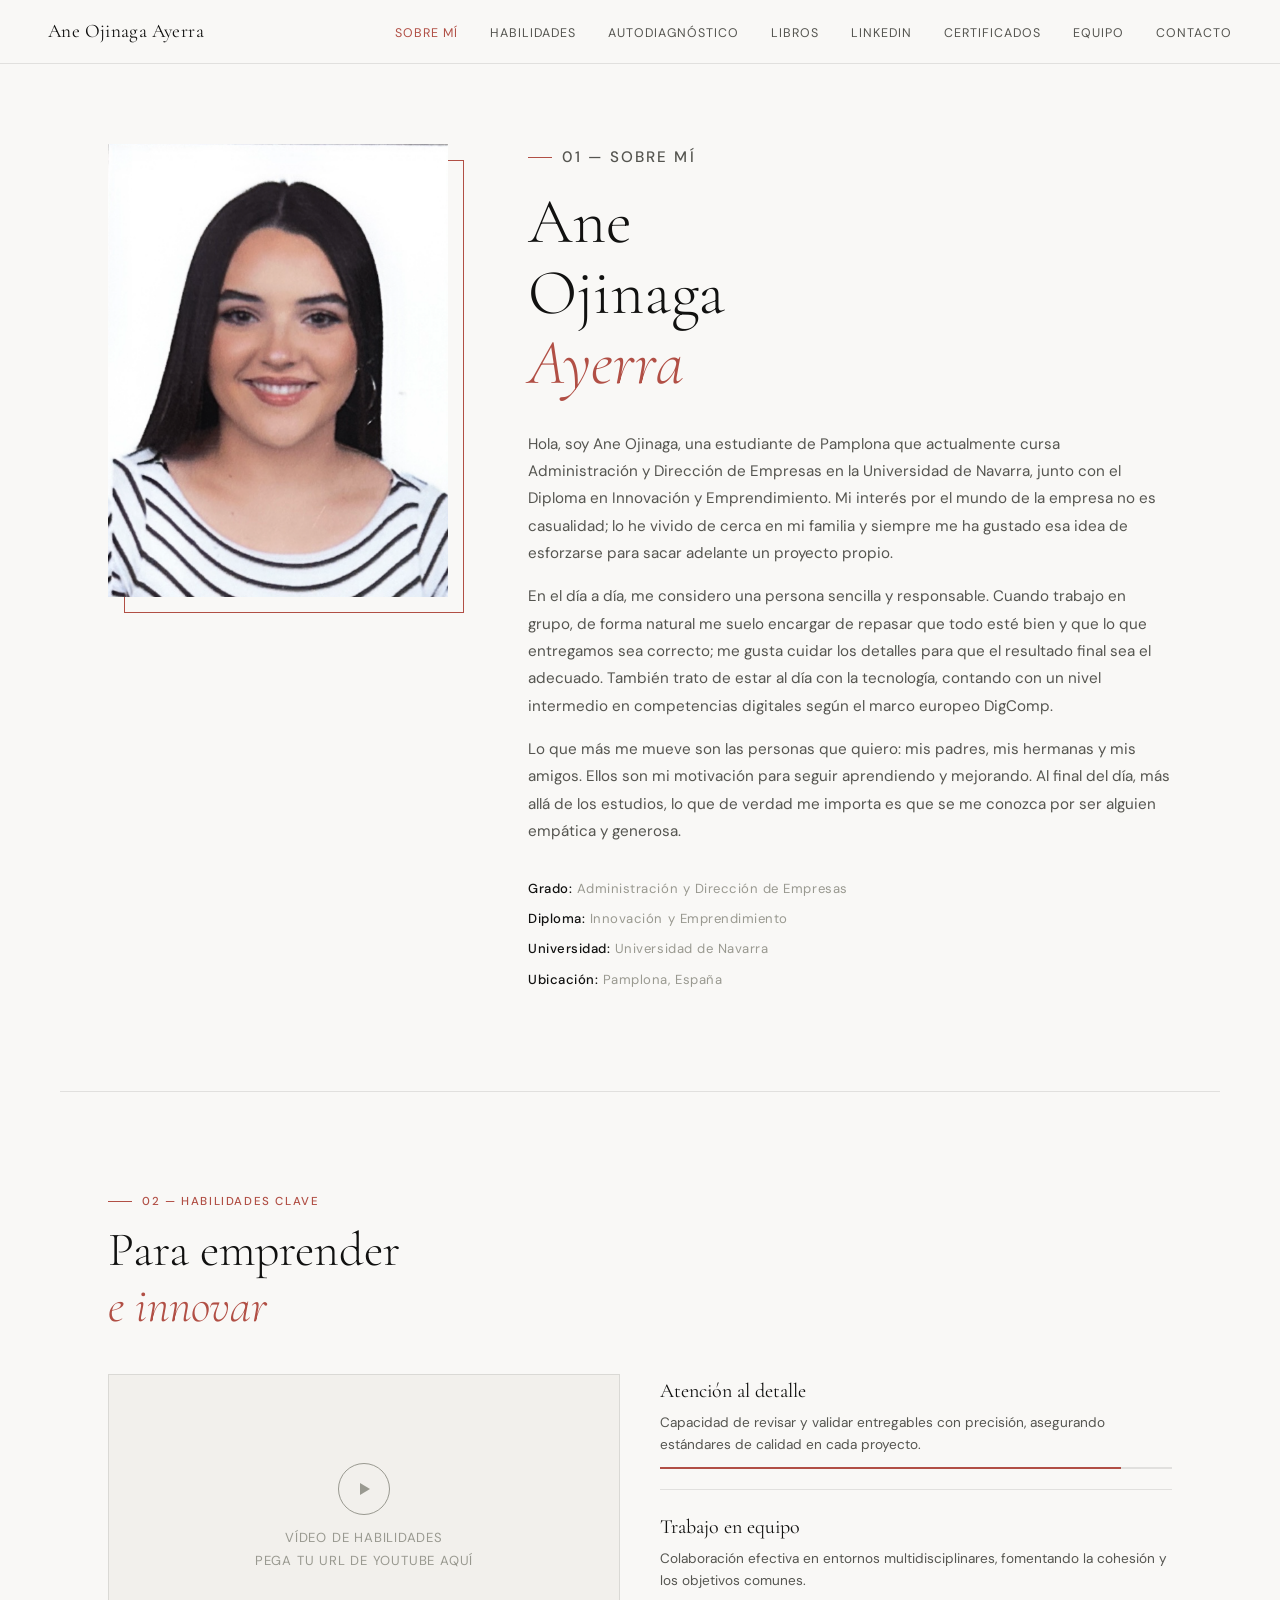
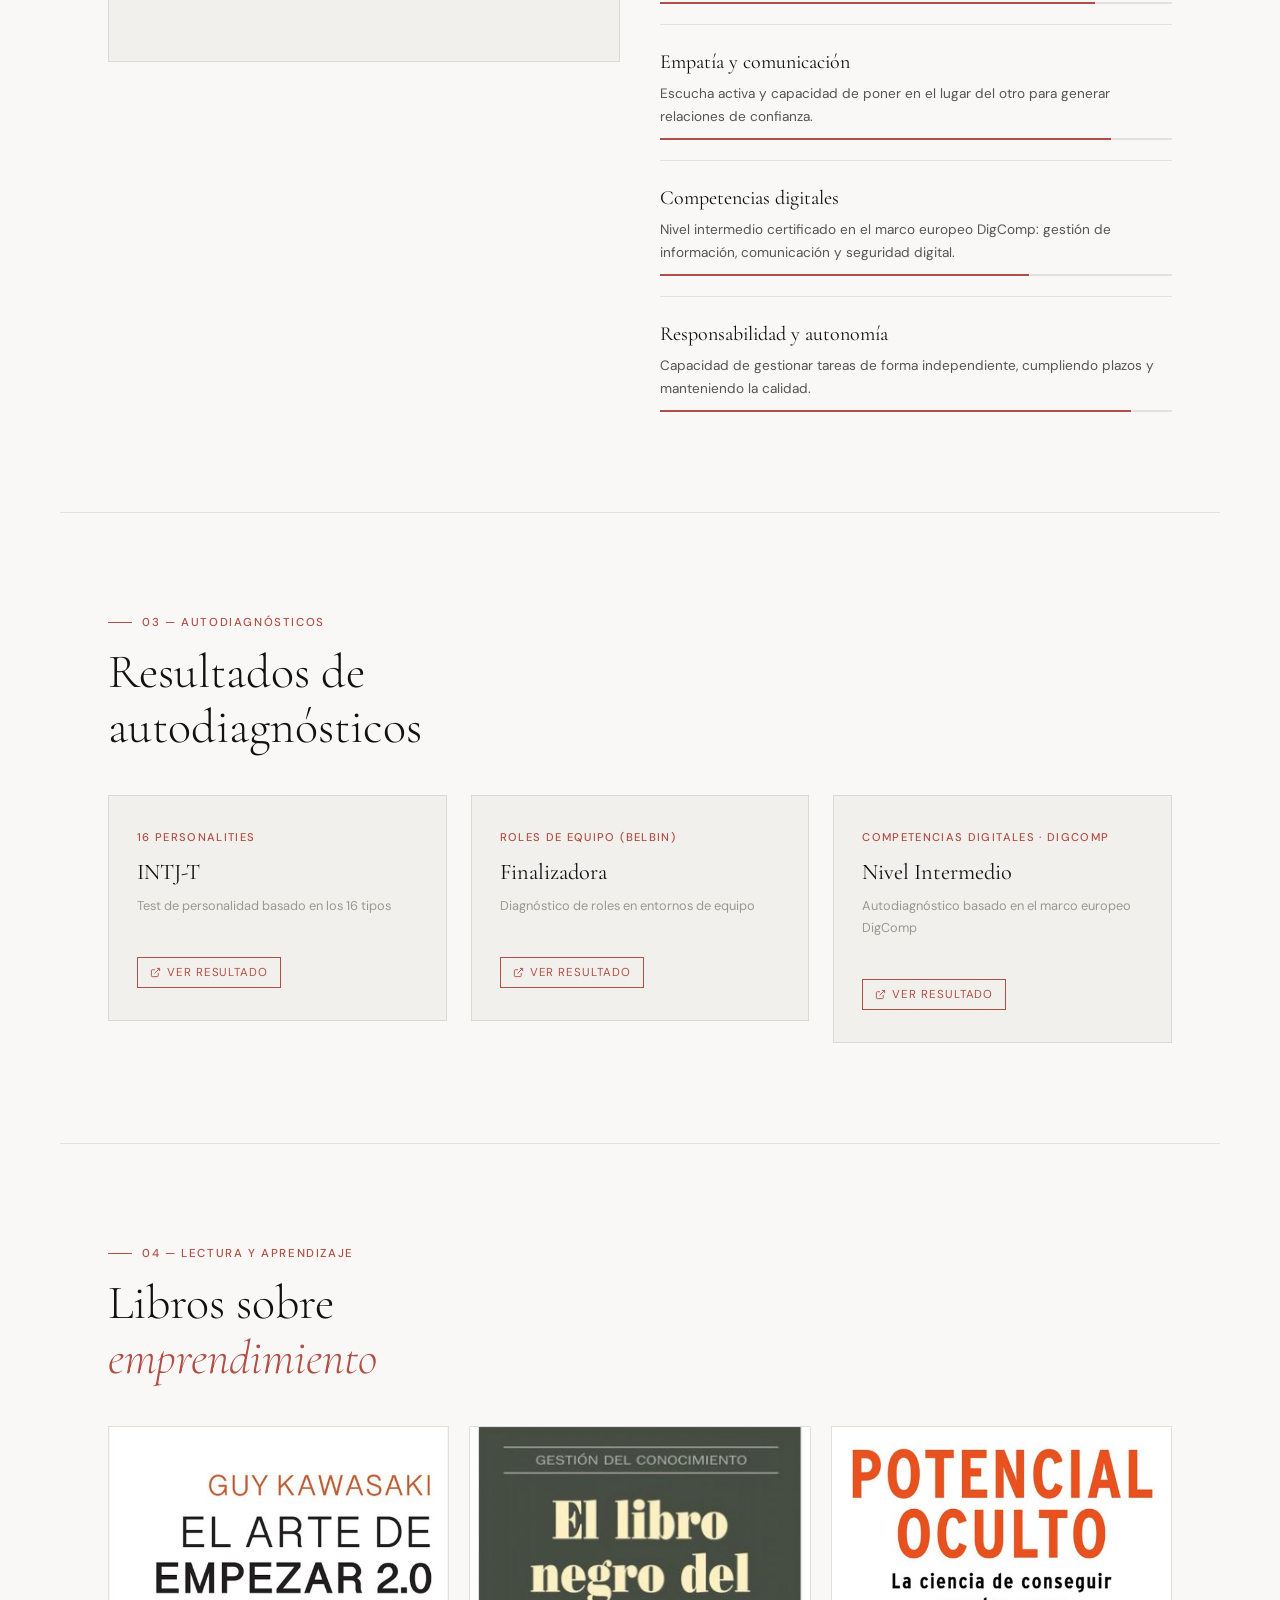
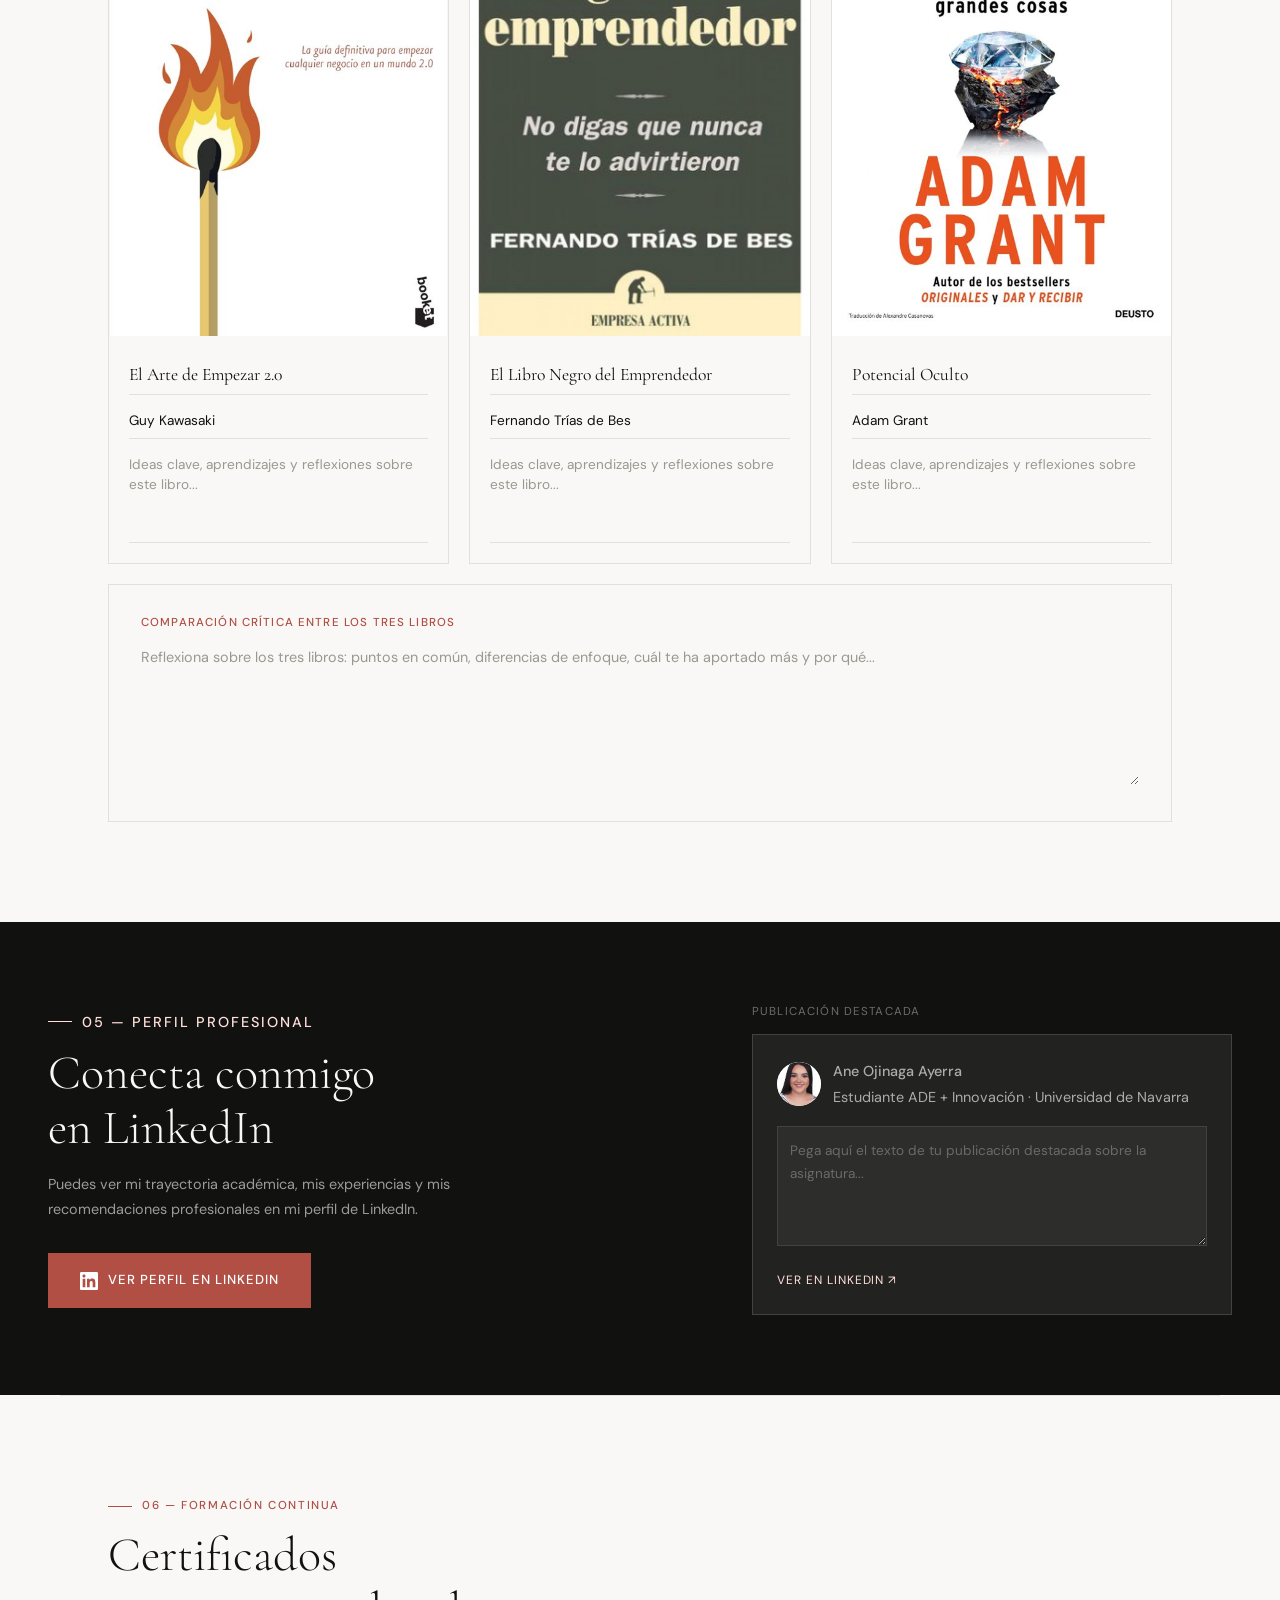
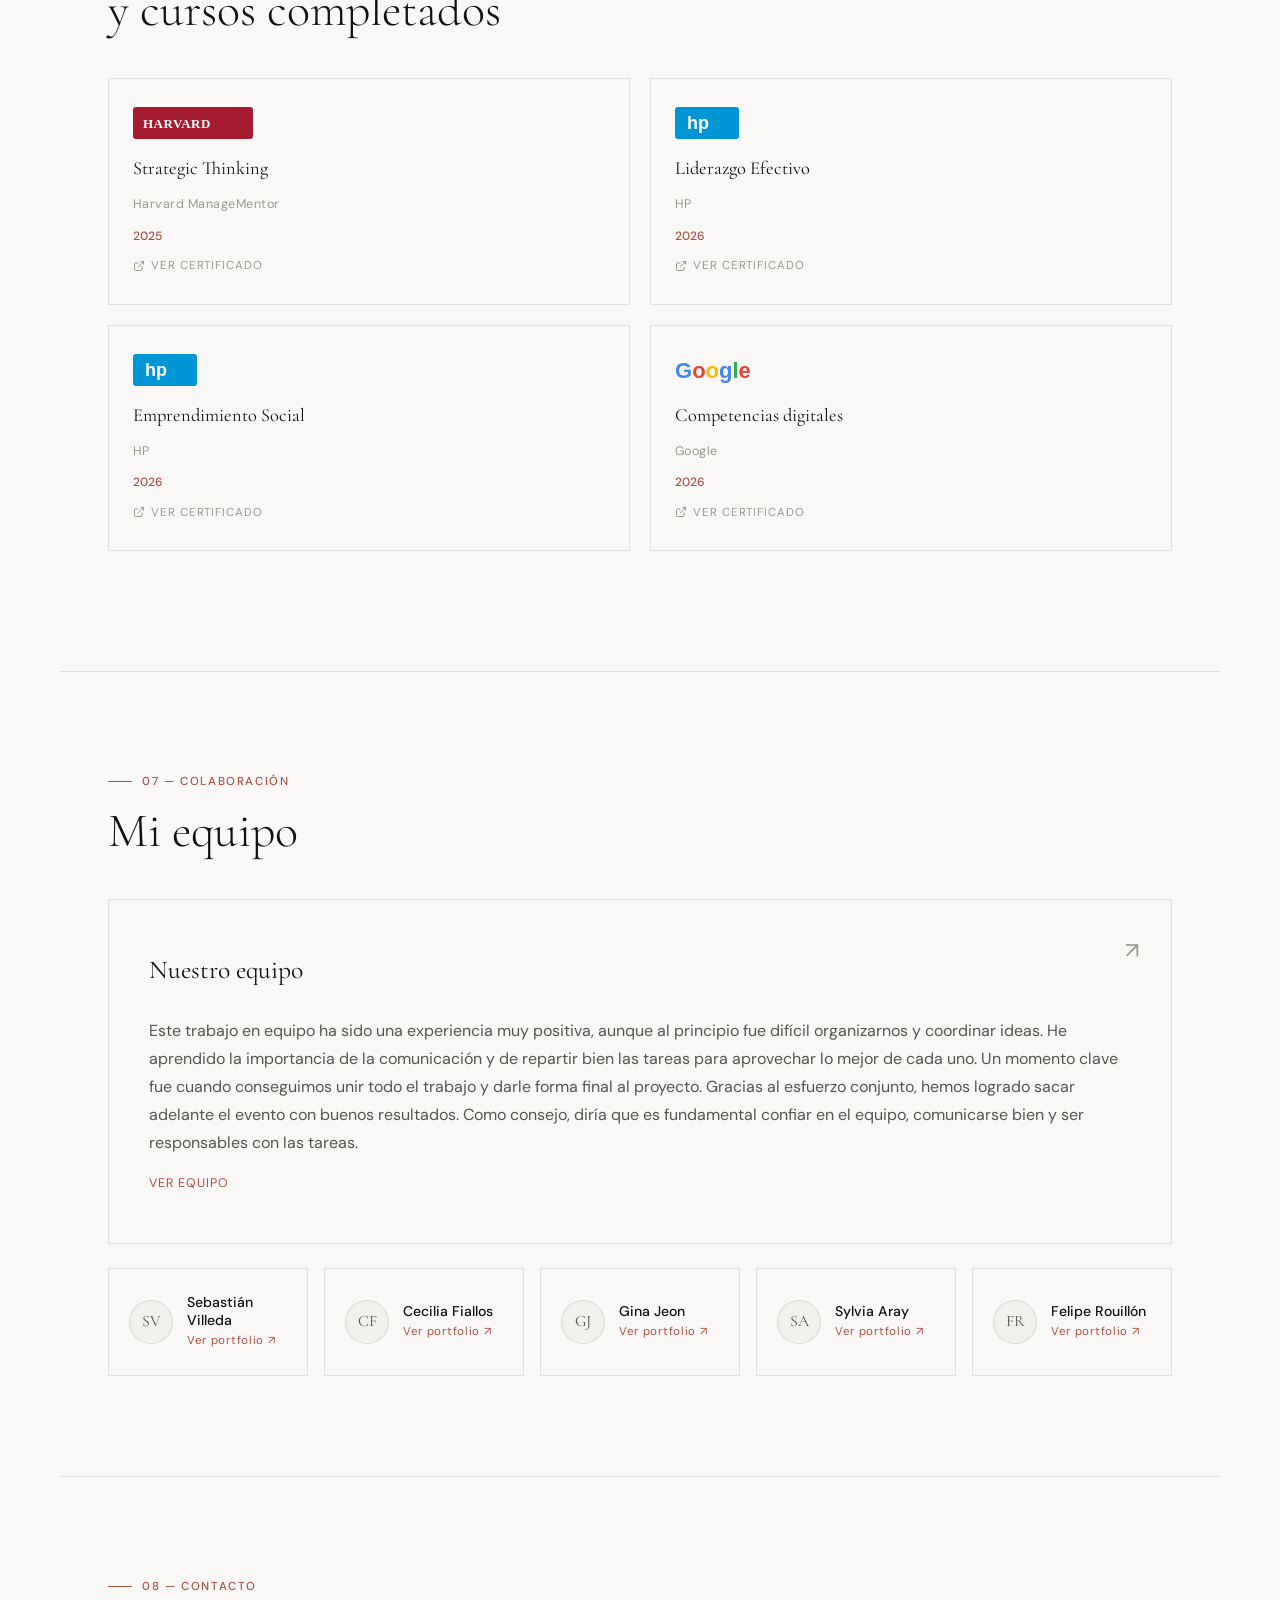
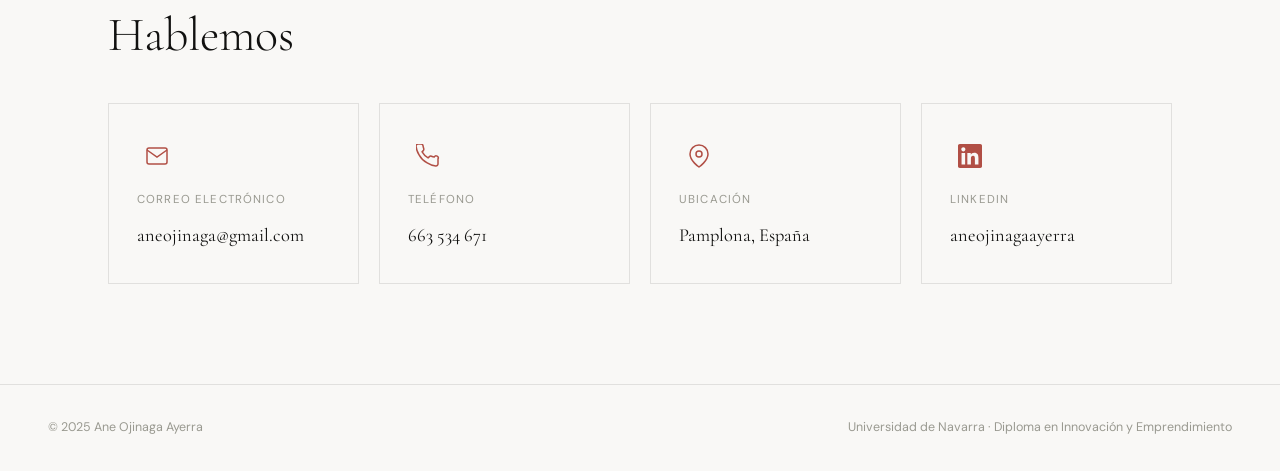
==== Index.html @ 61bd514a "Index" ====
<!DOCTYPE html>
<html lang="es">
<head>
  <meta charset="UTF-8" />
  <meta name="viewport" content="width=device-width, initial-scale=1.0" />
  <title>Ane Ojinaga Ayerra — Portfolio</title>
  <link rel="preconnect" href="https://fonts.googleapis.com" />
  <link rel="preconnect" href="https://fonts.gstatic.com" crossorigin />
  <link href="https://fonts.googleapis.com/css2?family=Cormorant+Garamond:ital,wght@0,300;0,400;0,600;1,300;1,400&family=DM+Sans:wght@300;400;500&display=swap" rel="stylesheet" />
  <style>
    :root {
      --bg:       #F9F8F6;
      --bg2:      #F2F0EC;
      --ink:      #111110;
      --ink-mid:  #555550;
      --ink-soft: #999990;
      --accent:   oklch(0.55 0.13 28);
      --accent-light: oklch(0.93 0.04 28);
      --border:   rgba(17,17,16,0.10);
      --font-display: 'Cormorant Garamond', Georgia, serif;
      --font-body:    'DM Sans', sans-serif;
      --nav-h: 64px;
    }

    *, *::before, *::after { box-sizing: border-box; margin: 0; padding: 0; }

    html { scroll-behavior: smooth; }

    body {
      background: var(--bg);
      color: var(--ink);
      font-family: var(--font-body);
      font-size: 16px;
      line-height: 1.7;
      -webkit-font-smoothing: antialiased;
    }

    /* ── NAV ── */
    nav {
      position: fixed;
      top: 0; left: 0; right: 0;
      height: var(--nav-h);
      background: rgba(249,248,246,0.92);
      backdrop-filter: blur(12px);
      border-bottom: 1px solid var(--border);
      display: flex;
      align-items: center;
      justify-content: space-between;
      padding: 0 48px;
      z-index: 100;
    }
    .nav-logo {
      font-family: var(--font-display);
      font-size: 1.2rem;
      font-weight: 400;
      letter-spacing: 0.02em;
      text-decoration: none;
      color: var(--ink);
    }
    .nav-links {
      display: flex;
      gap: 32px;
      list-style: none;
    }
    .nav-links a {
      font-size: 0.78rem;
      letter-spacing: 0.08em;
      text-transform: uppercase;
      color: var(--ink-mid);
      text-decoration: none;
      transition: color 0.2s;
    }
    .nav-links a:hover { color: var(--accent); }

    /* ── SECTIONS ── */
    section {
      padding: 100px 48px;
      max-width: 1160px;
      margin: 0 auto;
    }
    section:first-of-type { padding-top: calc(var(--nav-h) + 80px); }

    .section-label {
      font-size: 0.72rem;
      letter-spacing: 0.14em;
      text-transform: uppercase;
      color: var(--accent);
      font-weight: 500;
      margin-bottom: 12px;
      display: flex;
      align-items: center;
      gap: 10px;
    }
    .section-label::before {
      content: '';
      display: block;
      width: 24px;
      height: 1px;
      background: var(--accent);
    }

    h2 {
      font-family: var(--font-display);
      font-size: clamp(2rem, 4vw, 3rem);
      font-weight: 300;
      line-height: 1.15;
      margin-bottom: 40px;
    }
    h3 {
      font-family: var(--font-display);
      font-size: 1.5rem;
      font-weight: 400;
      margin-bottom: 10px;
    }

    /* ── DIVIDER ── */
    .section-divider {
      width: 100%;
      height: 1px;
      background: var(--border);
      max-width: 1160px;
      margin: 0 auto;
    }

    /* ── 01 SOBRE MÍ ── */
    #sobre-mi .inner {
      display: grid;
      grid-template-columns: 340px 1fr;
      gap: 80px;
      align-items: start;
    }
    .photo-wrap {
      position: relative;
    }
    .photo-wrap img {
      width: 100%;
      aspect-ratio: 3/4;
      object-fit: cover;
      object-position: top;
      display: block;
      filter: grayscale(8%);
    }
    .photo-wrap::after {
      content: '';
      position: absolute;
      bottom: -16px;
      right: -16px;
      width: 100%;
      height: 100%;
      border: 1.5px solid var(--accent);
      z-index: -1;
    }
    .about-text .headline {
      font-family: var(--font-display);
      font-size: clamp(2.8rem, 5vw, 4.2rem);
      font-weight: 300;
      line-height: 1.1;
      margin-bottom: 32px;
    }
    .about-text .headline em {
      font-style: italic;
      color: var(--accent);
    }
    .about-text p {
      color: var(--ink-mid);
      font-size: 0.95rem;
      line-height: 1.8;
      margin-bottom: 16px;
      text-wrap: pretty;
    }
    .about-meta {
      margin-top: 32px;
      display: flex;
      flex-direction: column;
      gap: 8px;
    }
    .about-meta span {
      font-size: 0.82rem;
      color: var(--ink-soft);
      letter-spacing: 0.04em;
    }
    .about-meta strong { color: var(--ink); font-weight: 500; }

    /* ── 02 HABILIDADES ── */
    #habilidades { background: none; }
    #habilidades .grid2 {
      display: grid;
      grid-template-columns: 1fr 1fr;
      gap: 40px;
      align-items: start;
    }
    .video-box {
      background: var(--bg2);
      border: 1px solid var(--border);
      aspect-ratio: 16/9;
      display: flex;
      flex-direction: column;
      align-items: center;
      justify-content: center;
      gap: 12px;
      color: var(--ink-soft);
      font-size: 0.82rem;
      letter-spacing: 0.06em;
      text-transform: uppercase;
      position: relative;
      overflow: hidden;
    }
    .video-box iframe {
      position: absolute;
      inset: 0;
      width: 100%;
      height: 100%;
      border: none;
    }
    .video-box .play-icon {
      width: 52px;
      height: 52px;
      border: 1.5px solid var(--ink-soft);
      border-radius: 50%;
      display: flex;
      align-items: center;
      justify-content: center;
    }
    .video-placeholder-label { text-align: center; padding: 0 24px; }

    .skills-list {
      display: flex;
      flex-direction: column;
      gap: 20px;
    }
    .skill-item {
      padding-bottom: 20px;
      border-bottom: 1px solid var(--border);
    }
    .skill-item:last-child { border-bottom: none; padding-bottom: 0; }
    .skill-name {
      font-family: var(--font-display);
      font-size: 1.25rem;
      font-weight: 400;
      margin-bottom: 4px;
    }
    .skill-desc {
      font-size: 0.85rem;
      color: var(--ink-mid);
      line-height: 1.65;
    }
    .skill-bar-wrap {
      margin-top: 10px;
      height: 2px;
      background: var(--border);
      width: 100%;
    }
    .skill-bar {
      height: 100%;
      background: var(--accent);
      transition: width 1.2s cubic-bezier(0.16,1,0.3,1);
    }

    /* ── 03 AUTODIAGNÓSTICOS ── */
    #autodiag { background: none; }
    .diag-grid {
      display: grid;
      grid-template-columns: repeat(3, 1fr);
      gap: 24px;
      align-items: start;
    }
    .diag-card {
      background: var(--bg2);
      border: 1px solid var(--border);
      padding: 32px 28px;
      position: relative;
    }
    .diag-card-title {
      font-size: 0.7rem;
      letter-spacing: 0.12em;
      text-transform: uppercase;
      color: var(--accent);
      font-weight: 500;
      margin-bottom: 6px;
    }
    .diag-card h3 { font-family: var(--font-display); font-size: 1.4rem; font-weight: 400; margin-bottom: 4px; }
    .diag-card .diag-sub { font-size: 0.8rem; color: var(--ink-soft); margin-bottom: 20px; }
    /* MBTI bars */
    .mbti-bars { display: flex; flex-direction: column; gap: 14px; }
    .mbti-row { display: flex; flex-direction: column; gap: 5px; }
    .mbti-labels { display: flex; justify-content: space-between; font-size: 0.72rem; color: var(--ink-soft); }
    .mbti-track { height: 4px; background: var(--border); position: relative; }
    .mbti-fill { height: 100%; background: var(--accent); transition: width 1.2s cubic-bezier(0.16,1,0.3,1); }
    .mbti-pct { font-size: 0.75rem; font-weight: 500; color: var(--accent); text-align: right; }
    /* Roles image */
    .diag-img { width: 100%; display: block; border: 1px solid var(--border); }
    /* DigComp levels */
    .digcomp-areas { display: flex; flex-direction: column; gap: 12px; margin-top: 4px; }
    .digcomp-row { display: flex; flex-direction: column; gap: 4px; }
    .digcomp-label { font-size: 0.78rem; color: var(--ink-mid); display: flex; justify-content: space-between; }
    .digcomp-track { height: 4px; background: var(--border); }
    .digcomp-fill { height: 100%; transition: width 1.2s cubic-bezier(0.16,1,0.3,1); }
    .diag-link { display: inline-flex; align-items: center; gap: 6px; margin-top: 20px; font-size: 0.72rem; letter-spacing: 0.08em; text-transform: uppercase; color: var(--accent); text-decoration: none; border: 1px solid var(--accent); padding: 5px 12px; transition: background 0.2s, color 0.2s; }
    .diag-link:hover { background: var(--accent); color: #fff; }
    .diag-link svg { width: 11px; height: 11px; stroke: currentColor; fill: none; stroke-width: 2; }

    /* ── 04 LIBROS ── */
    .books-grid {
      display: grid;
      grid-template-columns: repeat(3, 1fr);
      gap: 20px;
      margin-bottom: 20px;
    }
    .book-card {
      border: 1px solid var(--border);
      background: var(--bg);
      display: flex;
      flex-direction: column;
      overflow: hidden;
    }
    .book-cover-wrap {
      position: relative;
      aspect-ratio: 2/3;
      background: var(--bg2);
      overflow: hidden;
      cursor: pointer;
    }
    .book-cover-wrap img {
      width: 100%; height: 100%; object-fit: cover;
      display: block;
    }
    .book-cover-placeholder {
      width: 100%; height: 100%;
      display: flex; flex-direction: column;
      align-items: center; justify-content: center;
      gap: 8px; color: var(--ink-soft);
      font-size: 0.72rem; letter-spacing: 0.08em;
      text-transform: uppercase; text-align: center;
      padding: 16px;
    }
    .book-cover-placeholder svg { width: 28px; height: 28px; stroke: var(--ink-soft); fill: none; stroke-width: 1.5; }
    .book-cover-upload {
      position: absolute; inset: 0;
      opacity: 0; cursor: pointer;
      width: 100%; height: 100%;
    }
    .book-cover-overlay {
      position: absolute; inset: 0;
      background: rgba(17,17,16,0.5);
      display: flex; align-items: center; justify-content: center;
      opacity: 0; transition: opacity 0.2s;
      color: #fff; font-size: 0.72rem; letter-spacing: 0.08em;
      text-transform: uppercase;
    }
    .book-cover-wrap:hover .book-cover-overlay { opacity: 1; }
    .book-fields {
      padding: 20px;
      display: flex;
      flex-direction: column;
      gap: 10px;
      flex: 1;
    }
    .book-field {
      width: 100%;
      background: none;
      border: none;
      border-bottom: 1px solid var(--border);
      font-family: var(--font-body);
      font-size: 0.85rem;
      color: var(--ink);
      padding: 6px 0;
      outline: none;
      resize: none;
      line-height: 1.5;
    }
    .book-field::placeholder { color: var(--ink-soft); }
    .book-field:focus { border-bottom-color: var(--accent); }
    .book-field.title {
      font-family: var(--font-display);
      font-size: 1.1rem;
      font-weight: 400;
    }
    .book-comparison {
      border: 1px solid var(--border);
      background: var(--bg);
      padding: 28px 32px;
    }
    .book-comparison-label {
      font-size: 0.72rem;
      letter-spacing: 0.1em;
      text-transform: uppercase;
      color: var(--accent);
      margin-bottom: 12px;
      font-weight: 500;
    }
    .book-comparison textarea {
      width: 100%;
      min-height: 140px;
      background: none;
      border: none;
      font-family: var(--font-body);
      font-size: 0.9rem;
      color: var(--ink);
      line-height: 1.75;
      outline: none;
      resize: vertical;
    }
    .book-comparison textarea::placeholder { color: var(--ink-soft); }
    @media (max-width: 860px) { .books-grid { grid-template-columns: 1fr; } }

    .li-post-wrap { flex: 1; min-width: 300px; max-width: 480px; }
    .li-post-card {
      background: rgba(249,248,246,0.07);
      border: 1px solid rgba(249,248,246,0.15);
      padding: 24px;
      display: flex;
      flex-direction: column;
      gap: 16px;
    }
    .li-post-header { display: flex; align-items: center; gap: 12px; }
    .li-avatar {
      width: 44px; height: 44px;
      border-radius: 50%;
      background: var(--bg2);
      overflow: hidden;
      flex-shrink: 0;
    }
    .li-post-name { font-size: 0.88rem; font-weight: 500; color: #F9F8F6; }
    .li-post-meta { font-size: 0.75rem; color: rgba(249,248,246,0.45); margin-top: 2px; }
    .li-post-text {
      width: 100%;
      min-height: 120px;
      background: rgba(249,248,246,0.05);
      border: 1px solid rgba(249,248,246,0.1);
      color: rgba(249,248,246,0.8);
      font-family: var(--font-body);
      font-size: 0.85rem;
      line-height: 1.7;
      padding: 12px;
      outline: none;
      resize: vertical;
    }
    .li-post-text::placeholder { color: rgba(249,248,246,0.3); }
    .li-post-text:focus { border-color: var(--accent); }
    .li-post-link {
      font-size: 0.75rem;
      letter-spacing: 0.08em;
      text-transform: uppercase;
      color: var(--accent-light);
      text-decoration: none;
      align-self: flex-start;
    }
    .li-post-link:hover { text-decoration: underline; }
    @media (max-width: 860px) { .li-post-wrap { max-width: 100%; } }

    /* ── LINKEDIN ── */
    #linkedin-sec {
      background: var(--ink);
      color: var(--bg);
      max-width: 100%;
      padding: 80px 48px;
    }
    #linkedin-sec .inner {
      max-width: 1160px;
      margin: 0 auto;
      display: flex;
      align-items: center;
      justify-content: space-between;
      gap: 48px;
    }
    #linkedin-sec .section-label { color: var(--accent-light); }
    #linkedin-sec .section-label::before { background: var(--accent-light); }
    #linkedin-sec h2 { color: var(--bg); margin-bottom: 16px; }
    #linkedin-sec p { color: rgba(249,248,246,0.65); font-size: 0.9rem; max-width: 480px; }
    .linkedin-btn {
      display: inline-flex;
      align-items: center;
      gap: 10px;
      background: var(--accent);
      color: #fff;
      text-decoration: none;
      padding: 16px 32px;
      font-size: 0.82rem;
      letter-spacing: 0.08em;
      text-transform: uppercase;
      font-weight: 500;
      white-space: nowrap;
      transition: opacity 0.2s;
    }
    .linkedin-btn:hover { opacity: 0.85; }
    .li-icon { width: 18px; height: 18px; fill: #fff; flex-shrink: 0; }

    /* ── 06 CERTIFICADOS ── */
    #certs .cert-grid {
      display: grid;
      grid-template-columns: repeat(2, 1fr);
      gap: 20px;
    }
    .cert-card {
      border: 1px solid var(--border);
      padding: 28px 24px;
      display: flex;
      flex-direction: column;
      gap: 10px;
      transition: border-color 0.2s, box-shadow 0.2s;
      text-decoration: none;
      color: var(--ink);
      background: var(--bg);
    }
    .cert-card:hover {
      border-color: var(--accent);
      box-shadow: 0 4px 24px rgba(0,0,0,0.06);
    }
    .cert-logo {
      height: 32px;
      display: flex;
      align-items: center;
      margin-bottom: 4px;
    }
    .cert-logo svg { height: 100%; width: auto; display: block; }
    .cert-name { font-family: var(--font-display); font-size: 1.15rem; font-weight: 400; }
    .cert-org { font-size: 0.78rem; color: var(--ink-soft); letter-spacing: 0.04em; }
    .cert-year { font-size: 0.75rem; color: var(--accent); font-weight: 500; }
    .cert-link-label {
      margin-top: auto;
      font-size: 0.72rem;
      letter-spacing: 0.08em;
      text-transform: uppercase;
      color: var(--ink-soft);
      display: flex;
      align-items: center;
      gap: 6px;
    }
    .cert-link-label svg { width: 12px; height: 12px; stroke: currentColor; fill: none; stroke-width: 2; }
    .cert-card:hover .cert-link-label { color: var(--accent); }

    /* ── 07 EQUIPO ── */
    #equipo .team-cta {
      display: flex;
      flex-direction: column;
      gap: 16px;
    }
    .team-card {
      border: 1px solid var(--border);
      padding: 48px 40px;
      display: flex;
      flex-direction: column;
      gap: 16px;
      text-decoration: none;
      color: var(--ink);
      transition: border-color 0.25s, background 0.25s;
      position: relative;
    }
    .team-card:hover { border-color: var(--accent); background: var(--bg2); }
    .team-card .arrow {
      position: absolute;
      top: 32px; right: 32px;
      font-size: 1.4rem;
      color: var(--ink-soft);
      transition: transform 0.25s, color 0.25s;
    }
    .team-card:hover .arrow { transform: translate(4px,-4px); color: var(--accent); }
    .team-card h3 { font-size: 1.6rem; }
    .team-card p { font-size: 1rem; color: var(--ink-mid); max-width: 100%; line-height: 1.75; }

    .teammates-grid {
      display: grid;
      grid-template-columns: repeat(5, 1fr);
      gap: 16px;
      margin-top: 8px;
    }
    .teammate-card {
      border: 1px solid var(--border);
      padding: 24px 20px;
      display: flex;
      align-items: center;
      gap: 14px;
      text-decoration: none;
      color: var(--ink);
      background: var(--bg);
      transition: border-color 0.2s, background 0.2s;
    }
    .teammate-card:hover { border-color: var(--accent); background: var(--accent-light); }
    .teammate-initials {
      width: 44px;
      height: 44px;
      border-radius: 50%;
      background: var(--bg2);
      border: 1px solid var(--border);
      display: flex;
      align-items: center;
      justify-content: center;
      font-family: var(--font-display);
      font-size: 1rem;
      color: var(--ink-mid);
      flex-shrink: 0;
      transition: background 0.2s, color 0.2s;
    }
    .teammate-card:hover .teammate-initials { background: var(--accent); color: #fff; border-color: var(--accent); }
    .teammate-name { font-size: 0.88rem; font-weight: 500; line-height: 1.3; }
    .teammate-link-label { font-size: 0.72rem; color: var(--accent); letter-spacing: 0.06em; margin-top: 2px; }
    @media (max-width: 1000px) { .teammates-grid { grid-template-columns: repeat(3, 1fr); } }
    @media (max-width: 600px) { .teammates-grid { grid-template-columns: 1fr 1fr; } }

    /* ── CONTACTO ── */
    #contacto .contact-grid {
      display: grid;
      grid-template-columns: repeat(4, 1fr);
      gap: 20px;
    }
    .contact-card {
      border: 1px solid var(--border);
      padding: 32px 28px;
      display: flex;
      flex-direction: column;
      gap: 10px;
      text-decoration: none;
      color: var(--ink);
      background: var(--bg);
      transition: border-color 0.2s, box-shadow 0.2s, background 0.2s;
    }
    .contact-card.no-link { cursor: default; }
    .contact-card:not(.no-link):hover {
      border-color: var(--accent);
      background: var(--accent-light);
      box-shadow: 0 4px 24px rgba(0,0,0,0.06);
    }
    .contact-icon {
      width: 40px;
      height: 40px;
      display: flex;
      align-items: center;
      justify-content: center;
      margin-bottom: 4px;
    }
    .contact-icon svg { width: 24px; height: 24px; }
    .contact-label {
      font-size: 0.72rem;
      letter-spacing: 0.1em;
      text-transform: uppercase;
      color: var(--ink-soft);
    }
    .contact-value {
      font-family: var(--font-display);
      font-size: 1.15rem;
      font-weight: 400;
      color: var(--ink);
    }
    @media (max-width: 860px) {
      #contacto .contact-grid { grid-template-columns: 1fr 1fr; }
    }
    @media (max-width: 480px) {
      #contacto .contact-grid { grid-template-columns: 1fr; }
    }

    /* ── FOOTER ── */
    footer {
      border-top: 1px solid var(--border);
      padding: 32px 48px;
      display: flex;
      align-items: center;
      justify-content: space-between;
      font-size: 0.78rem;
      color: var(--ink-soft);
    }

    /* ── FADE IN ── */
    .fade-in {
      opacity: 0;
      transform: translateY(20px);
      transition: opacity 0.7s ease, transform 0.7s ease;
    }
    .fade-in.visible { opacity: 1; transform: none; }

    /* ── RESPONSIVE ── */
    @media (max-width: 860px) {
      nav { padding: 0 24px; }
      .nav-links { display: none; }
      section { padding: 60px 24px; }
      #sobre-mi .inner { grid-template-columns: 1fr; gap: 40px; }
      .photo-wrap { max-width: 260px; }
      #habilidades .grid2 { grid-template-columns: 1fr; }
      .diag-grid { grid-template-columns: 1fr; }
      #certs .cert-grid { grid-template-columns: 1fr 1fr; }
      #equipo .team-cta { grid-template-columns: 1fr; }
      #linkedin-sec .inner { flex-direction: column; align-items: flex-start; }
      footer { flex-direction: column; gap: 8px; text-align: center; }
    }
  </style>
</head>
<body>

  <!-- NAV -->
  <nav>
    <a class="nav-logo" href="#">Ane Ojinaga Ayerra</a>
    <ul class="nav-links">
      <li><a href="#sobre-mi">Sobre mí</a></li>
      <li><a href="#habilidades">Habilidades</a></li>
      <li><a href="#autodiag">Autodiagnóstico</a></li>
      <li><a href="#libros">Libros</a></li>
      <li><a href="#linkedin-sec">LinkedIn</a></li>
      <li><a href="#certs">Certificados</a></li>
      <li><a href="#equipo">Equipo</a></li>
      <li><a href="#contacto">Contacto</a></li>
    </ul>
  </nav>

  <!-- 01 SOBRE MÍ -->
  <section id="sobre-mi">
    <div class="inner">
      <div class="photo-wrap fade-in">
        <img src="uploads/photo-1777053685414.jpg" alt="Ane Ojinaga Ayerra" />
      </div>
      <div class="about-text fade-in">
        <p class="section-label">01 &mdash; Sobre mí</p>
        <h1 class="headline">Ane<br>Ojinaga<br><em>Ayerra</em></h1>
        <p>Hola, soy Ane Ojinaga, una estudiante de Pamplona que actualmente cursa Administración y Dirección de Empresas en la Universidad de Navarra, junto con el Diploma en Innovación y Emprendimiento. Mi interés por el mundo de la empresa no es casualidad; lo he vivido de cerca en mi familia y siempre me ha gustado esa idea de esforzarse para sacar adelante un proyecto propio.</p>
        <p>En el día a día, me considero una persona sencilla y responsable. Cuando trabajo en grupo, de forma natural me suelo encargar de repasar que todo esté bien y que lo que entregamos sea correcto; me gusta cuidar los detalles para que el resultado final sea el adecuado. También trato de estar al día con la tecnología, contando con un nivel intermedio en competencias digitales según el marco europeo DigComp.</p>
        <p>Lo que más me mueve son las personas que quiero: mis padres, mis hermanas y mis amigos. Ellos son mi motivación para seguir aprendiendo y mejorando. Al final del día, más allá de los estudios, lo que de verdad me importa es que se me conozca por ser alguien empática y generosa.</p>
        <div class="about-meta">
          <span><strong>Grado:</strong> Administración y Dirección de Empresas</span>
          <span><strong>Diploma:</strong> Innovación y Emprendimiento</span>
          <span><strong>Universidad:</strong> Universidad de Navarra</span>
          <span><strong>Ubicación:</strong> Pamplona, España</span>
        </div>
      </div>
    </div>
  </section>

  <div class="section-divider"></div>

  <!-- 02 HABILIDADES -->
  <section id="habilidades">
    <p class="section-label fade-in">02 &mdash; Habilidades clave</p>
    <h2 class="fade-in">Para emprender<br><em style="font-style:italic;color:var(--accent)">e innovar</em></h2>
    <div class="grid2 fade-in">

      <!-- VIDEO -->
      <div>
        <div class="video-box" id="video-habilidades">
          <!-- Reemplaza el src con tu URL de YouTube embed cuando lo tengas -->
          <!-- <iframe src="https://www.youtube.com/embed/VIDEO_ID" allowfullscreen></iframe> -->
          <div class="play-icon">
            <svg width="16" height="16" viewBox="0 0 16 16" fill="var(--ink-soft)"><polygon points="4,2 14,8 4,14"/></svg>
          </div>
          <span class="video-placeholder-label">Vídeo de habilidades<br>Pega tu URL de YouTube aquí</span>
        </div>
      </div>

      <!-- SKILLS LIST -->
      <div class="skills-list">
        <div class="skill-item">
          <p class="skill-name">Atención al detalle</p>
          <p class="skill-desc">Capacidad de revisar y validar entregables con precisión, asegurando estándares de calidad en cada proyecto.</p>
          <div class="skill-bar-wrap"><div class="skill-bar" style="width:90%"></div></div>
        </div>
        <div class="skill-item">
          <p class="skill-name">Trabajo en equipo</p>
          <p class="skill-desc">Colaboración efectiva en entornos multidisciplinares, fomentando la cohesión y los objetivos comunes.</p>
          <div class="skill-bar-wrap"><div class="skill-bar" style="width:85%"></div></div>
        </div>
        <div class="skill-item">
          <p class="skill-name">Empatía y comunicación</p>
          <p class="skill-desc">Escucha activa y capacidad de poner en el lugar del otro para generar relaciones de confianza.</p>
          <div class="skill-bar-wrap"><div class="skill-bar" style="width:88%"></div></div>
        </div>
        <div class="skill-item">
          <p class="skill-name">Competencias digitales</p>
          <p class="skill-desc">Nivel intermedio certificado en el marco europeo DigComp: gestión de información, comunicación y seguridad digital.</p>
          <div class="skill-bar-wrap"><div class="skill-bar" style="width:72%"></div></div>
        </div>
        <div class="skill-item">
          <p class="skill-name">Responsabilidad y autonomía</p>
          <p class="skill-desc">Capacidad de gestionar tareas de forma independiente, cumpliendo plazos y manteniendo la calidad.</p>
          <div class="skill-bar-wrap"><div class="skill-bar" style="width:92%"></div></div>
        </div>
      </div>
    </div>
  </section>

  <div class="section-divider"></div>

  <!-- 03 AUTODIAGNÓSTICOS -->
  <section id="autodiag">
    <p class="section-label fade-in">03 &mdash; Autodiagnósticos</p>
    <h2 class="fade-in">Resultados de<br>autodiagnósticos</h2>
    <div class="diag-grid fade-in">

      <div class="diag-card">
        <p class="diag-card-title">16 Personalities</p>
        <h3>INTJ-T</h3>
        <p class="diag-sub">Test de personalidad basado en los 16 tipos</p>
        <a class="diag-link" href="uploads/16 personalidades2026-04-23 a las 18.19.55.png" target="_blank">
          <svg viewBox="0 0 24 24"><path d="M18 13v6a2 2 0 01-2 2H5a2 2 0 01-2-2V8a2 2 0 012-2h6"/><polyline points="15 3 21 3 21 9"/><line x1="10" y1="14" x2="21" y2="3"/></svg>
          Ver resultado
        </a>
      </div>

      <div class="diag-card">
        <p class="diag-card-title">Roles de equipo (Belbin)</p>
        <h3>Finalizadora</h3>
        <p class="diag-sub">Diagnóstico de roles en entornos de equipo</p>
        <a class="diag-link" href="uploads/Roles.png" target="_blank">
          <svg viewBox="0 0 24 24"><path d="M18 13v6a2 2 0 01-2 2H5a2 2 0 01-2-2V8a2 2 0 012-2h6"/><polyline points="15 3 21 3 21 9"/><line x1="10" y1="14" x2="21" y2="3"/></svg>
          Ver resultado
        </a>
      </div>

      <div class="diag-card">
        <p class="diag-card-title">Competencias Digitales · DigComp</p>
        <h3>Nivel Intermedio</h3>
        <p class="diag-sub">Autodiagnóstico basado en el marco europeo DigComp</p>
        <a class="diag-link" href="uploads/CompetenciasDigitales.pdf" target="_blank">
          <svg viewBox="0 0 24 24"><path d="M18 13v6a2 2 0 01-2 2H5a2 2 0 01-2-2V8a2 2 0 012-2h6"/><polyline points="15 3 21 3 21 9"/><line x1="10" y1="14" x2="21" y2="3"/></svg>
          Ver resultado
        </a>
      </div>

    </div>
  </section>
</p>
  </section>

  <div class="section-divider"></div>

  <!-- 04 LIBROS -->
  <section id="libros">
    <p class="section-label fade-in">04 &mdash; Lectura y aprendizaje</p>
    <h2 class="fade-in">Libros sobre<br><em style="font-style:italic;color:var(--accent)">emprendimiento</em></h2>

    <div class="books-grid fade-in">

      <!-- LIBRO 1 -->
      <div class="book-card">
        <div class="book-cover-wrap" id="cover-wrap-1">
          <div class="book-cover-placeholder" id="cover-placeholder-1" style="display:none;"></div>
          <img id="cover-img-1" alt="El Arte de Empezar 2.0" src="uploads/ElArte de Empezar.webp" style="width:100%;height:100%;object-fit:cover;display:block;" />
          <div class="book-cover-overlay">Cambiar imagen</div>
          <input type="file" accept="image/*" class="book-cover-upload" data-target="1" />
        </div>
        <div class="book-fields">
          <input class="book-field title" type="text" placeholder="Título del libro" value="El Arte de Empezar 2.0" />
          <input class="book-field" type="text" placeholder="Autor/a" value="Guy Kawasaki" />
          <textarea class="book-field" rows="4" placeholder="Ideas clave, aprendizajes y reflexiones sobre este libro..."></textarea>
        </div>
      </div>

      <!-- LIBRO 2 -->
      <div class="book-card">
        <div class="book-cover-wrap" id="cover-wrap-2">
          <div class="book-cover-placeholder" id="cover-placeholder-2" style="display:none;"></div>
          <img id="cover-img-2" alt="El Libro Negro del Emprendedor" src="uploads/ElLibroNegroDelEmprendedor.jpg" style="width:100%;height:100%;object-fit:cover;display:block;" />
          <div class="book-cover-overlay">Cambiar imagen</div>
          <input type="file" accept="image/*" class="book-cover-upload" data-target="2" />
        </div>
        <div class="book-fields">
          <input class="book-field title" type="text" placeholder="Título del libro" value="El Libro Negro del Emprendedor" />
          <input class="book-field" type="text" placeholder="Autor/a" value="Fernando Trías de Bes" />
          <textarea class="book-field" rows="4" placeholder="Ideas clave, aprendizajes y reflexiones sobre este libro..."></textarea>
        </div>
      </div>

      <!-- LIBRO 3 -->
      <div class="book-card">
        <div class="book-cover-wrap" id="cover-wrap-3">
          <div class="book-cover-placeholder" id="cover-placeholder-3" style="display:none;"></div>
          <img id="cover-img-3" alt="Potencial Oculto" src="uploads/PotencialOculto.webp" style="width:100%;height:100%;object-fit:cover;display:block;" />
          <div class="book-cover-overlay">Cambiar imagen</div>
          <input type="file" accept="image/*" class="book-cover-upload" data-target="3" />
        </div>
        <div class="book-fields">
          <input class="book-field title" type="text" placeholder="Título del libro" value="Potencial Oculto" />
          <input class="book-field" type="text" placeholder="Autor/a" value="Adam Grant" />
          <textarea class="book-field" rows="4" placeholder="Ideas clave, aprendizajes y reflexiones sobre este libro..."></textarea>
        </div>
      </div>

    </div>

    <!-- COMPARACION CRITICA -->
    <div class="book-comparison fade-in">
      <p class="book-comparison-label">Comparación crítica entre los tres libros</p>
      <textarea placeholder="Reflexiona sobre los tres libros: puntos en común, diferencias de enfoque, cuál te ha aportado más y por qué..."></textarea>
    </div>
  </section>

  <!-- 05 LINKEDIN -->
  <section id="linkedin-sec" style="padding:0;max-width:100%;">
    <div class="inner" style="max-width:100%;padding:80px 48px;">
      <div>
        <p class="section-label" style="color:var(--accent-light);--accent:var(--accent-light);">05 &mdash; Perfil profesional</p>
        <h2 style="font-family:var(--font-display);font-size:clamp(2rem,4vw,3rem);font-weight:300;color:#F9F8F6;margin-bottom:16px;">Conecta conmigo<br>en LinkedIn</h2>
        <p style="color:rgba(249,248,246,0.6);font-size:0.9rem;max-width:460px;margin-bottom:32px;">Puedes ver mi trayectoria académica, mis experiencias y mis recomendaciones profesionales en mi perfil de LinkedIn.</p>
        <a class="linkedin-btn" href="https://www.linkedin.com/in/aneojinagaayerra/" target="_blank" rel="noopener">
          <svg class="li-icon" viewBox="0 0 24 24" xmlns="http://www.w3.org/2000/svg"><path d="M20.447 20.452h-3.554v-5.569c0-1.328-.027-3.037-1.852-3.037-1.853 0-2.136 1.445-2.136 2.939v5.667H9.351V9h3.414v1.561h.046c.477-.9 1.637-1.85 3.37-1.85 3.601 0 4.267 2.37 4.267 5.455v6.286zM5.337 7.433c-1.144 0-2.063-.926-2.063-2.065 0-1.138.92-2.063 2.063-2.063 1.14 0 2.064.925 2.064 2.063 0 1.139-.925 2.065-2.064 2.065zm1.782 13.019H3.555V9h3.564v11.452zM22.225 0H1.771C.792 0 0 .774 0 1.729v20.542C0 23.227.792 24 1.771 24h20.451C23.2 24 24 23.227 24 22.271V1.729C24 .774 23.2 0 22.222 0h.003z"/></svg>
          Ver perfil en LinkedIn
        </a>
      </div>

      <!-- PUBLICACION DESTACADA -->
      <div class="li-post-wrap">
        <p style="font-size:0.72rem;letter-spacing:0.1em;text-transform:uppercase;color:rgba(249,248,246,0.4);margin-bottom:12px;">Publicación destacada</p>
        <div class="li-post-card">
          <div class="li-post-header">
            <div class="li-avatar">
              <img src="uploads/photo-1777053685414.jpg" alt="Ane" style="width:100%;height:100%;object-fit:cover;border-radius:50%;" />
            </div>
            <div>
              <p class="li-post-name">Ane Ojinaga Ayerra</p>
              <p class="li-post-meta">Estudiante ADE + Innovación &middot; Universidad de Navarra</p>
            </div>
          </div>
          <div class="li-post-body">
            <textarea class="li-post-text" placeholder="Pega aquí el texto de tu publicación destacada sobre la asignatura..."></textarea>
          </div>
          <a href="https://www.linkedin.com/in/aneojinagaayerra/" target="_blank" rel="noopener" class="li-post-link">Ver en LinkedIn ↗</a>
        </div>
      </div>
    </div>
  </section>

  <div class="section-divider"></div>

  <!-- 06 CERTIFICADOS -->
  <section id="certs">
    <p class="section-label fade-in">06 &mdash; Formación continua</p>
    <h2 class="fade-in">Certificados<br>y cursos completados</h2>
    <div class="cert-grid fade-in">

      <!-- Strategic Thinking — Harvard -->
      <a class="cert-card" href="uploads/strategic_thinking PBA.pdf" target="_blank">
        <div class="cert-logo">
          <svg viewBox="0 0 120 32" xmlns="http://www.w3.org/2000/svg">
            <rect width="120" height="32" rx="3" fill="#A51C30"/>
            <text x="10" y="21" font-family="Georgia, serif" font-size="13" font-weight="700" fill="#fff" letter-spacing="0.5">HARVARD</text>
          </svg>
        </div>
        <p class="cert-name">Strategic Thinking</p>
        <p class="cert-org">Harvard ManageMentor</p>
        <p class="cert-year">2025</p>
        <p class="cert-link-label">
          <svg viewBox="0 0 24 24"><path d="M18 13v6a2 2 0 01-2 2H5a2 2 0 01-2-2V8a2 2 0 012-2h6"/><polyline points="15 3 21 3 21 9"/><line x1="10" y1="14" x2="21" y2="3"/></svg>
          Ver certificado
        </p>
      </a>

      <!-- Liderazgo Efectivo — HP -->
      <a class="cert-card" href="uploads/Liderazgo Efectivo (1).pdf" target="_blank">
        <div class="cert-logo">
          <svg viewBox="0 0 64 32" xmlns="http://www.w3.org/2000/svg">
            <rect width="64" height="32" rx="3" fill="#0096D6"/>
            <text x="12" y="22" font-family="Arial, sans-serif" font-size="18" font-weight="700" fill="#fff">hp</text>
          </svg>
        </div>
        <p class="cert-name">Liderazgo Efectivo</p>
        <p class="cert-org">HP</p>
        <p class="cert-year">2026</p>
        <p class="cert-link-label">
          <svg viewBox="0 0 24 24"><path d="M18 13v6a2 2 0 01-2 2H5a2 2 0 01-2-2V8a2 2 0 012-2h6"/><polyline points="15 3 21 3 21 9"/><line x1="10" y1="14" x2="21" y2="3"/></svg>
          Ver certificado
        </p>
      </a>

      <!-- Emprendimiento Social — HP -->
      <a class="cert-card" href="uploads/Emprendimiento Social (3).pdf" target="_blank">
        <div class="cert-logo">
          <svg viewBox="0 0 64 32" xmlns="http://www.w3.org/2000/svg">
            <rect width="64" height="32" rx="3" fill="#0096D6"/>
            <text x="12" y="22" font-family="Arial, sans-serif" font-size="18" font-weight="700" fill="#fff">hp</text>
          </svg>
        </div>
        <p class="cert-name">Emprendimiento Social</p>
        <p class="cert-org">HP</p>
        <p class="cert-year">2026</p>
        <p class="cert-link-label">
          <svg viewBox="0 0 24 24"><path d="M18 13v6a2 2 0 01-2 2H5a2 2 0 01-2-2V8a2 2 0 012-2h6"/><polyline points="15 3 21 3 21 9"/><line x1="10" y1="14" x2="21" y2="3"/></svg>
          Ver certificado
        </p>
      </a>

      <!-- Competencias digitales — Google -->
      <a class="cert-card" href="uploads/Certificado (1).pdf" target="_blank">
        <div class="cert-logo">
          <svg viewBox="0 0 120 32" xmlns="http://www.w3.org/2000/svg">
            <text x="0" y="24" font-family="Arial, sans-serif" font-size="22" font-weight="700">
              <tspan fill="#4285F4">G</tspan><tspan fill="#EA4335">o</tspan><tspan fill="#FBBC05">o</tspan><tspan fill="#4285F4">g</tspan><tspan fill="#34A853">l</tspan><tspan fill="#EA4335">e</tspan>
            </text>
          </svg>
        </div>
        <p class="cert-name">Competencias digitales</p>
        <p class="cert-org">Google</p>
        <p class="cert-year">2026</p>
        <p class="cert-link-label">
          <svg viewBox="0 0 24 24"><path d="M18 13v6a2 2 0 01-2 2H5a2 2 0 01-2-2V8a2 2 0 012-2h6"/><polyline points="15 3 21 3 21 9"/><line x1="10" y1="14" x2="21" y2="3"/></svg>
          Ver certificado
        </p>
      </a>

    </div>
    <p style="margin-top:20px;font-size:0.82rem;color:var(--ink-soft);">
</p>
  </section>

  <div class="section-divider"></div>

  <!-- 07 EQUIPO -->
  <section id="equipo">
    <p class="section-label fade-in">07 &mdash; Colaboración</p>
    <h2 class="fade-in">Mi equipo</h2>
    <div class="team-cta fade-in">
      <a class="team-card" href="https://site-de-equipo-1.base44.app/" target="_blank" style="width:100%;">
        <span class="arrow">↗</span>
        <h3>Nuestro equipo</h3>
        <p style="font-size: 1rem; text-align: left; line-height: 1.75; max-width: 100%;">Este trabajo en equipo ha sido una experiencia muy positiva, aunque al principio fue difícil organizarnos y coordinar ideas. He aprendido la importancia de la comunicación y de repartir bien las tareas para aprovechar lo mejor de cada uno. Un momento clave fue cuando conseguimos unir todo el trabajo y darle forma final al proyecto. Gracias al esfuerzo conjunto, hemos logrado sacar adelante el evento con buenos resultados. Como consejo, diría que es fundamental confiar en el equipo, comunicarse bien y ser responsables con las tareas.</p>
        <span style="font-size:0.78rem;letter-spacing:0.08em;text-transform:uppercase;color:var(--accent);">Ver equipo</span>
      </a>
      <div class="teammates-grid">
        <a class="teammate-card" href="#" target="_blank">
          <span class="teammate-initials">SV</span>
          <div>
            <p class="teammate-name">Sebastián Villeda</p>
            <p class="teammate-link-label">Ver portfolio ↗</p>
          </div>
        </a>
        <a class="teammate-card" href="#" target="_blank">
          <span class="teammate-initials">CF</span>
          <div>
            <p class="teammate-name">Cecilia Fiallos</p>
            <p class="teammate-link-label">Ver portfolio ↗</p>
          </div>
        </a>
        <a class="teammate-card" href="#" target="_blank">
          <span class="teammate-initials">GJ</span>
          <div>
            <p class="teammate-name">Gina Jeon</p>
            <p class="teammate-link-label">Ver portfolio ↗</p>
          </div>
        </a>
        <a class="teammate-card" href="#" target="_blank">
          <span class="teammate-initials">SA</span>
          <div>
            <p class="teammate-name">Sylvia Aray</p>
            <p class="teammate-link-label">Ver portfolio ↗</p>
          </div>
        </a>
        <a class="teammate-card" href="#" target="_blank">
          <span class="teammate-initials">FR</span>
          <div>
            <p class="teammate-name">Felipe Rouillón</p>
            <p class="teammate-link-label">Ver portfolio ↗</p>
          </div>
        </a>
      </div>
    </div>
  </section>

  <div class="section-divider"></div>

  <!-- 08 CONTACTO -->
  <section id="contacto">
    <p class="section-label fade-in">08 &mdash; Contacto</p>
    <h2 class="fade-in">Hablemos</h2>
    <div class="contact-grid fade-in">
      <a class="contact-card" href="mailto:aneojinaga@gmail.com">
        <div class="contact-icon">
          <svg viewBox="0 0 24 24" fill="none" stroke="var(--accent)" stroke-width="1.5"><path d="M4 4h16c1.1 0 2 .9 2 2v12c0 1.1-.9 2-2 2H4c-1.1 0-2-.9-2-2V6c0-1.1.9-2 2-2z"/><polyline points="22,6 12,13 2,6"/></svg>
        </div>
        <p class="contact-label">Correo electrónico</p>
        <p class="contact-value">aneojinaga@gmail.com</p>
      </a>
      <a class="contact-card" href="tel:+34663534671">
        <div class="contact-icon">
          <svg viewBox="0 0 24 24" fill="none" stroke="var(--accent)" stroke-width="1.5"><path d="M22 16.92v3a2 2 0 01-2.18 2 19.79 19.79 0 01-8.63-3.07A19.5 19.5 0 013.07 10.8a19.79 19.79 0 01-3.07-8.68A2 2 0 012 0h3a2 2 0 012 1.72c.127.96.361 1.903.7 2.81a2 2 0 01-.45 2.11L6.09 7.91a16 16 0 006 6l1.27-1.27a2 2 0 012.11-.45c.907.339 1.85.573 2.81.7A2 2 0 0122 14.92v2z"/></svg>
        </div>
        <p class="contact-label">Teléfono</p>
        <p class="contact-value">663 534 671</p>
      </a>
      <div class="contact-card no-link">
        <div class="contact-icon">
          <svg viewBox="0 0 24 24" fill="none" stroke="var(--accent)" stroke-width="1.5"><path d="M21 10c0 7-9 13-9 13s-9-6-9-13a9 9 0 0118 0z"/><circle cx="12" cy="10" r="3"/></svg>
        </div>
        <p class="contact-label">Ubicación</p>
        <p class="contact-value">Pamplona, España</p>
      </div>
      <a class="contact-card" href="https://www.linkedin.com/in/aneojinagaayerra/" target="_blank" rel="noopener">
        <div class="contact-icon">
          <svg viewBox="0 0 24 24" fill="var(--accent)"><path d="M20.447 20.452h-3.554v-5.569c0-1.328-.027-3.037-1.852-3.037-1.853 0-2.136 1.445-2.136 2.939v5.667H9.351V9h3.414v1.561h.046c.477-.9 1.637-1.85 3.37-1.85 3.601 0 4.267 2.37 4.267 5.455v6.286zM5.337 7.433c-1.144 0-2.063-.926-2.063-2.065 0-1.138.92-2.063 2.063-2.063 1.14 0 2.064.925 2.064 2.063 0 1.139-.925 2.065-2.064 2.065zm1.782 13.019H3.555V9h3.564v11.452zM22.225 0H1.771C.792 0 0 .774 0 1.729v20.542C0 23.227.792 24 1.771 24h20.451C23.2 24 24 23.227 24 22.271V1.729C24 .774 23.2 0 22.222 0h.003z"/></svg>
        </div>
        <p class="contact-label">LinkedIn</p>
        <p class="contact-value">aneojinagaayerra</p>
      </a>
    </div>
  </section>

  <!-- FOOTER -->
  <footer>
    <span>© 2025 Ane Ojinaga Ayerra</span>
    <span>Universidad de Navarra · Diploma en Innovación y Emprendimiento</span>
  </footer>

  <script>
    // Book cover uploads
    document.querySelectorAll('.book-cover-upload').forEach(input => {
      input.addEventListener('change', function() {
        const id = this.dataset.target;
        const file = this.files[0];
        if (!file) return;
        const reader = new FileReader();
        reader.onload = e => {
          const img = document.getElementById('cover-img-' + id);
          const placeholder = document.getElementById('cover-placeholder-' + id);
          img.src = e.target.result;
          img.style.display = 'block';
          placeholder.style.display = 'none';
        };
        reader.readAsDataURL(file);
      });
    });

    // Intersection Observer for fade-in
    const observer = new IntersectionObserver((entries) => {
      entries.forEach((e, i) => {
        if (e.isIntersecting) {
          setTimeout(() => e.target.classList.add('visible'), i * 80);
          observer.unobserve(e.target);
        }
      });
    }, { threshold: 0.12 });

    document.querySelectorAll('.fade-in').forEach(el => observer.observe(el));

    // Active nav link highlight
    const sections = document.querySelectorAll('section[id], #linkedin-sec');
    const navLinks = document.querySelectorAll('.nav-links a');
    window.addEventListener('scroll', () => {
      let current = '';
      sections.forEach(s => {
        if (window.scrollY >= s.offsetTop - 100) current = s.id;
      });
      navLinks.forEach(a => {
        a.style.color = a.getAttribute('href') === '#' + current ? 'var(--accent)' : '';
      });
    });
  </script>
</body>
</html>
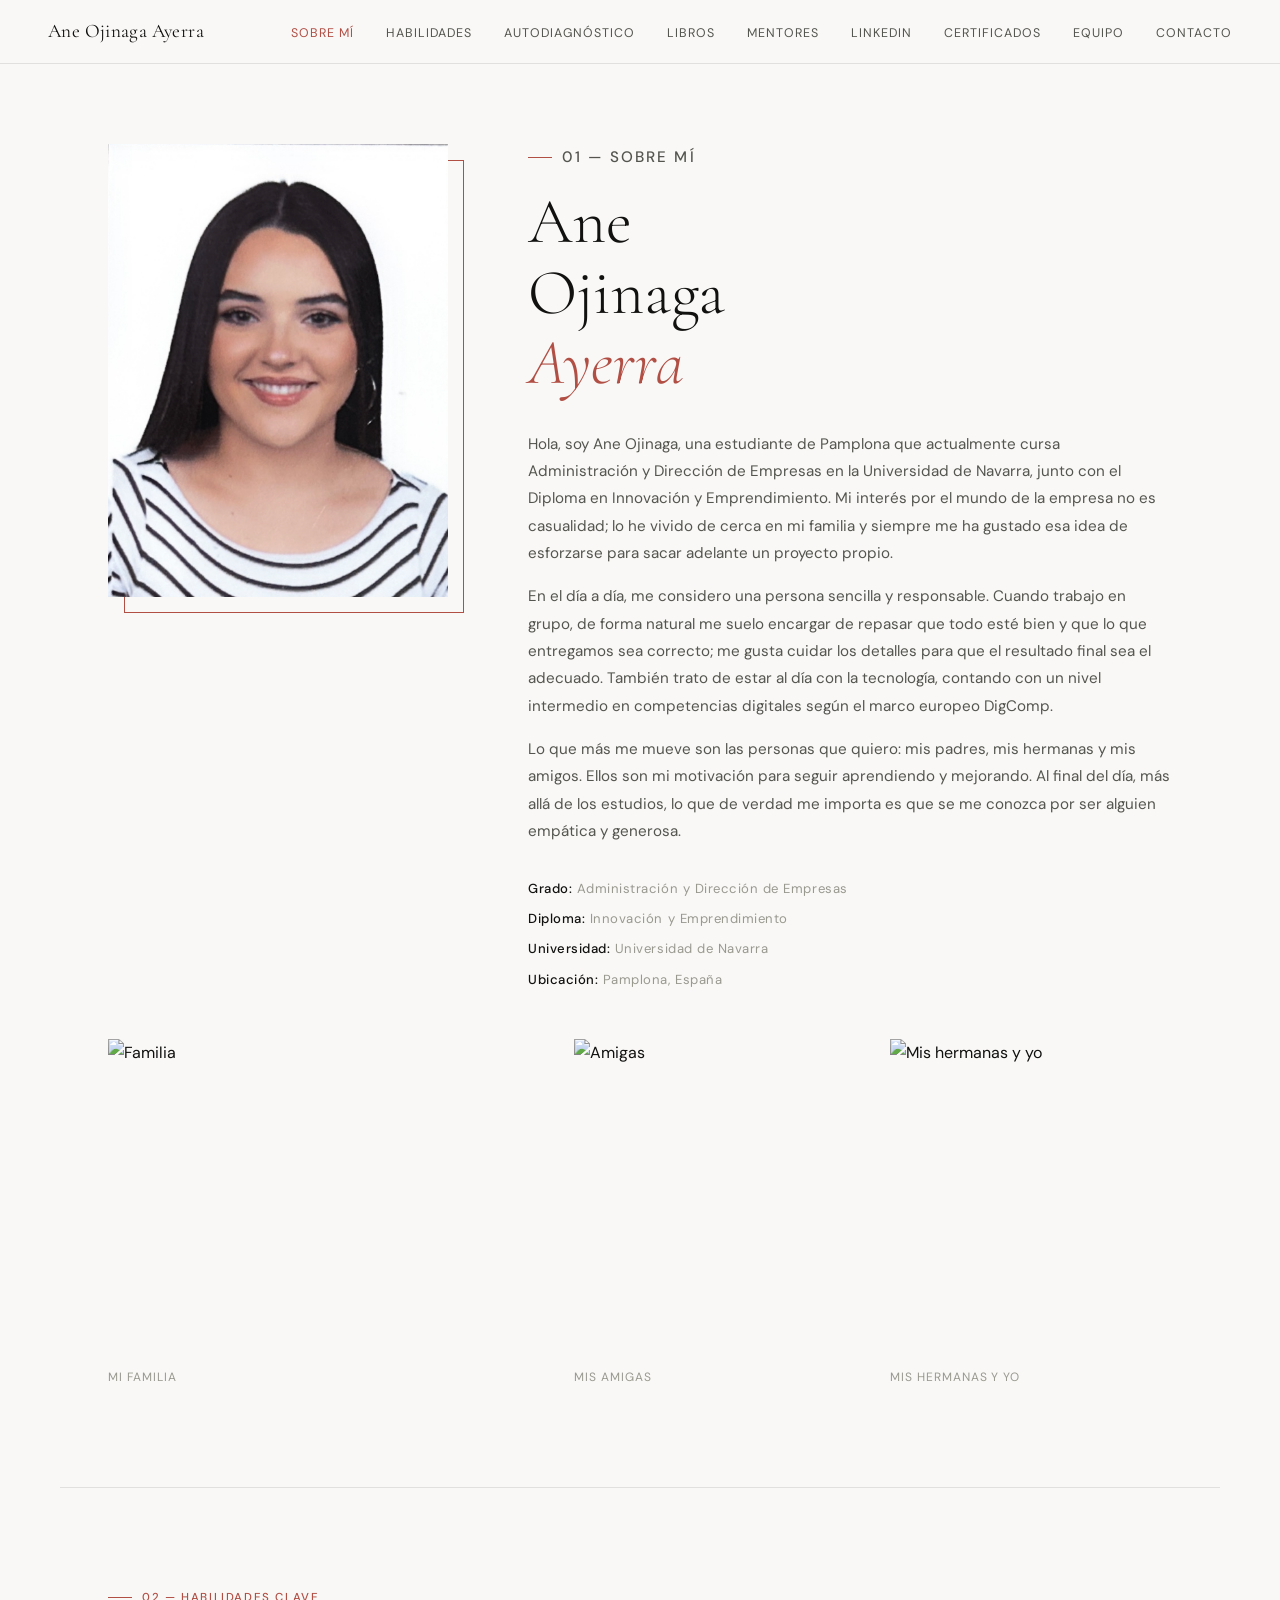
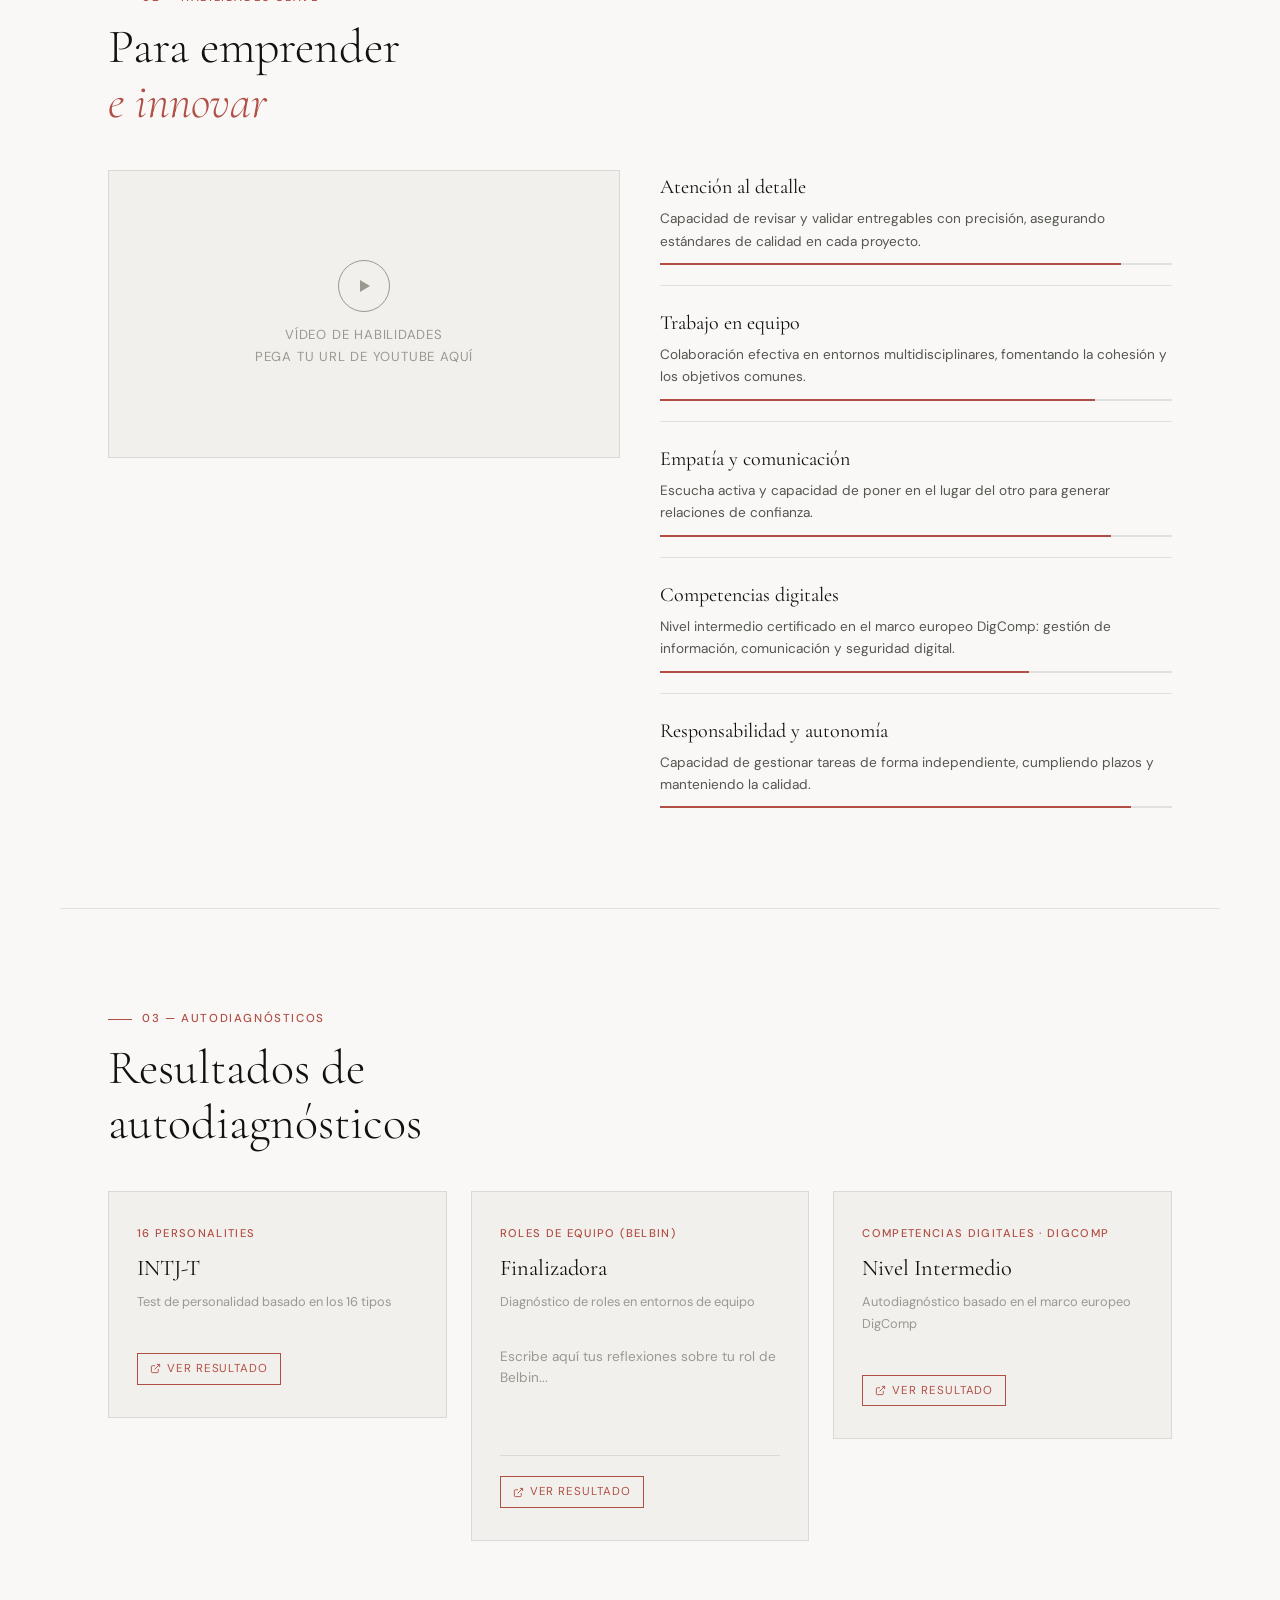
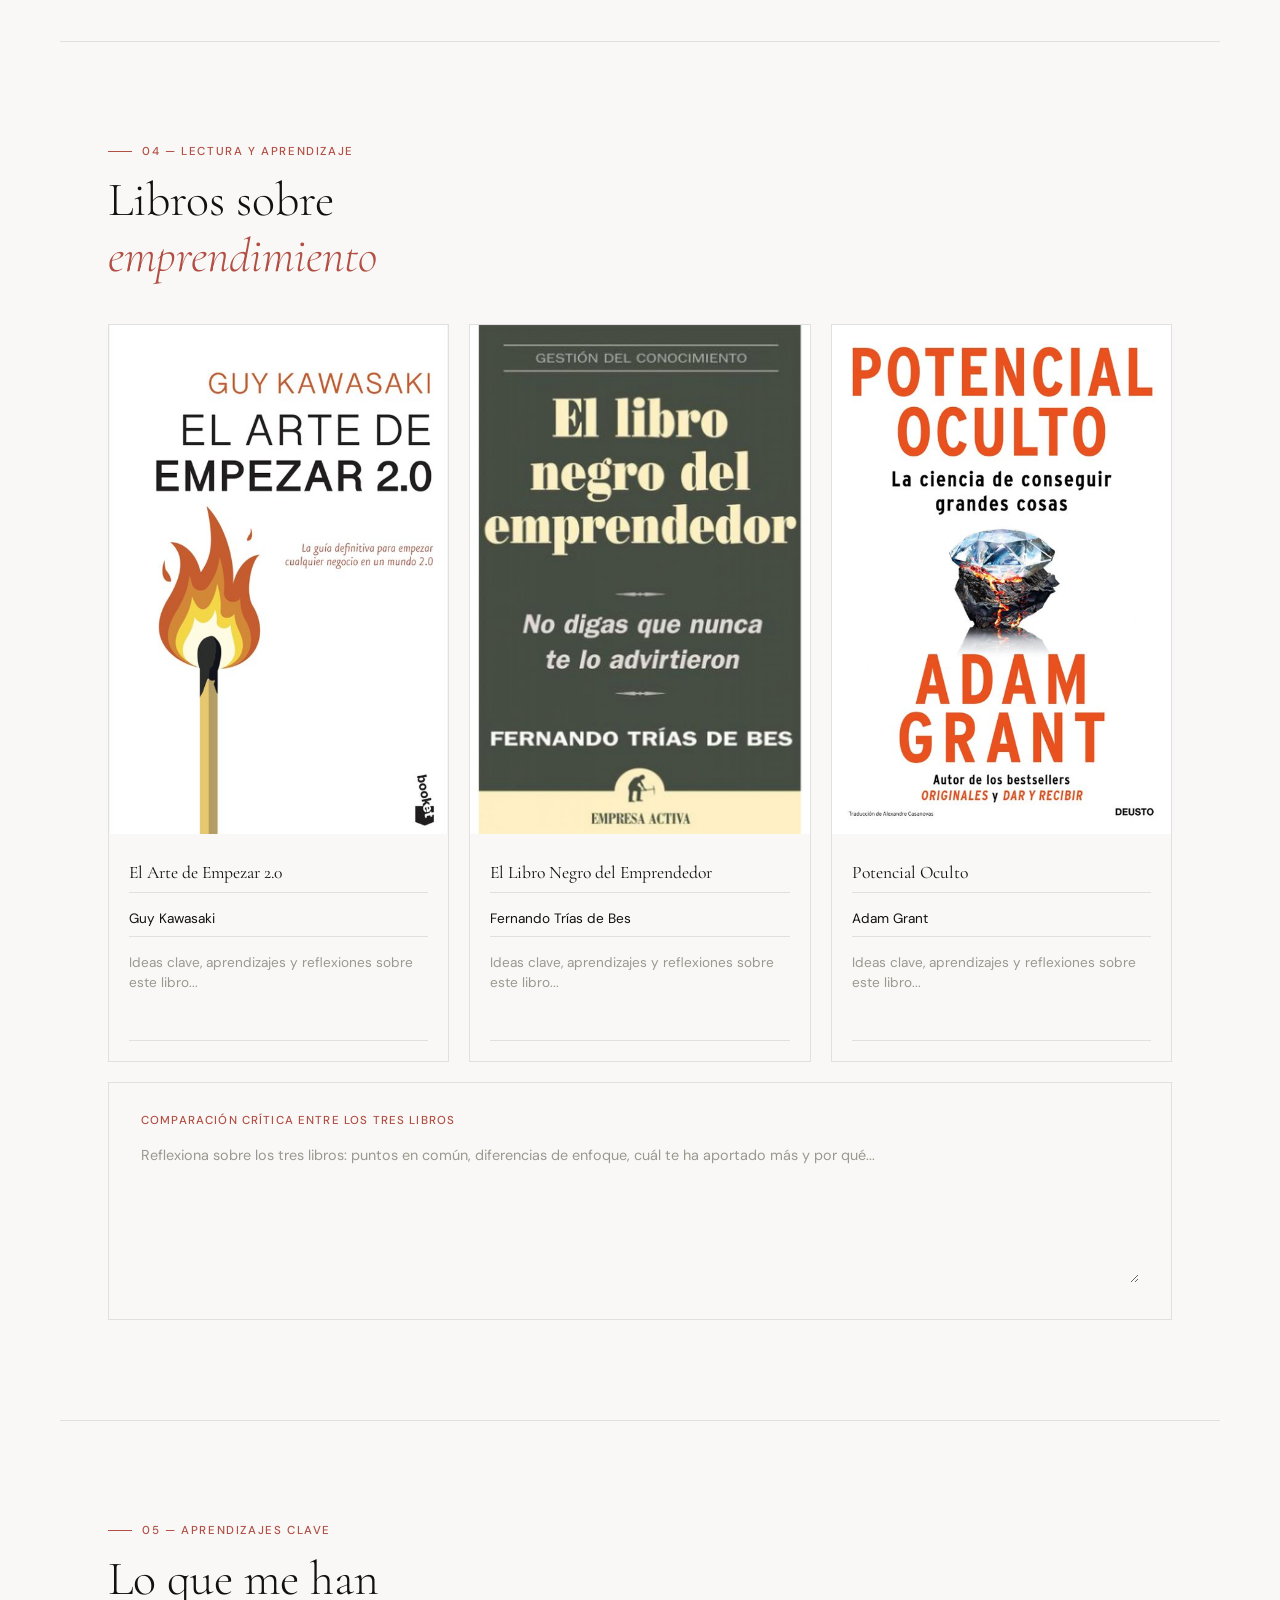
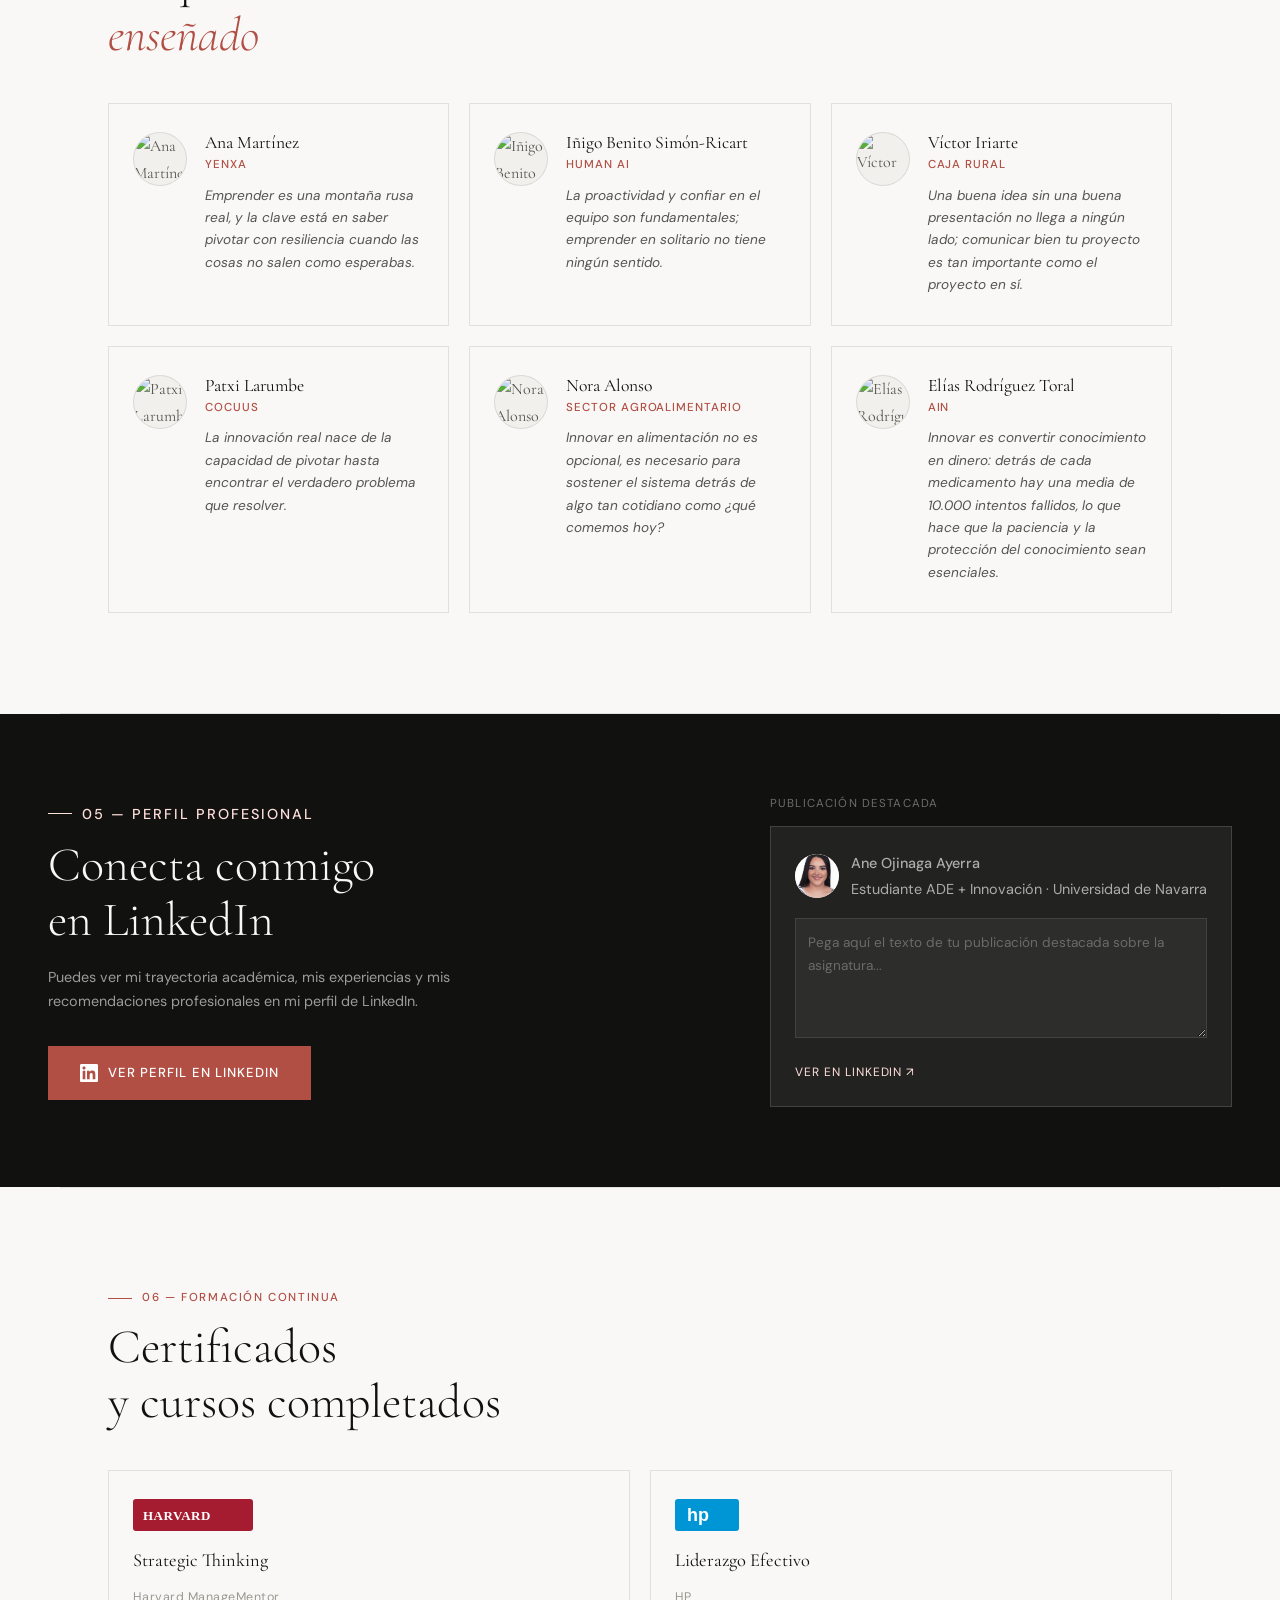
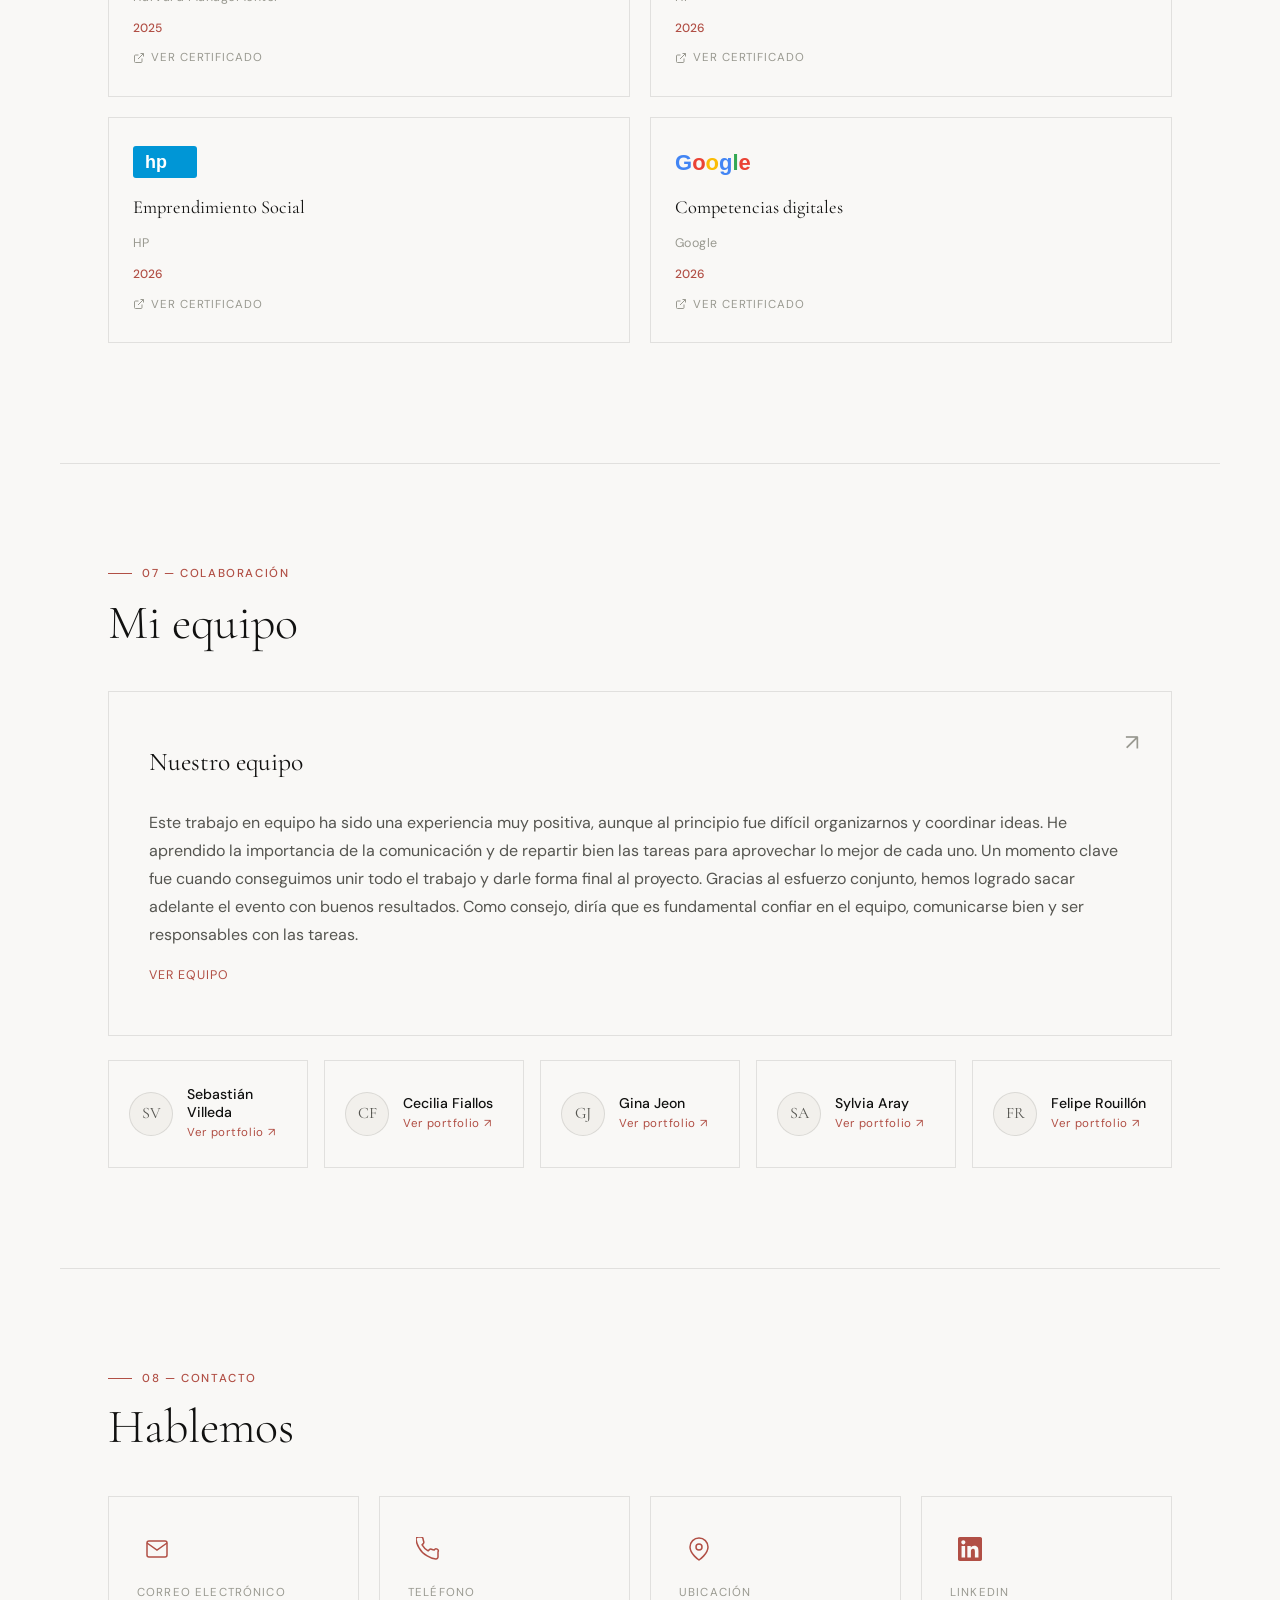
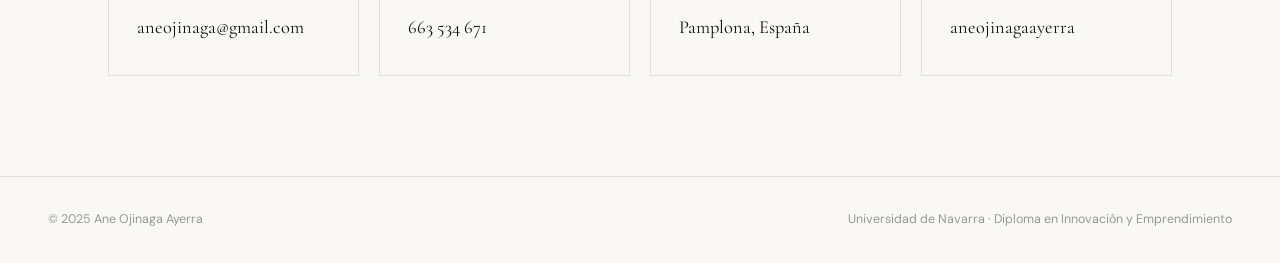
==== commit cc6f7027: "Add files via upload" ====
--- a/Index.html
+++ b/Index.html
@@ -181,6 +181,36 @@
     }
     .about-meta strong { color: var(--ink); font-weight: 500; }
 
+    /* ── GALERÍA SOBRE MÍ ── */
+    .about-gallery {
+      display: grid;
+      grid-template-columns: repeat(3, 1fr);
+      gap: 16px;
+      margin-top: 48px;
+    }
+    .about-gallery-item {
+      display: flex;
+      flex-direction: column;
+      gap: 8px;
+    }
+    .about-gallery-item img {
+      width: 100%;
+      height: 320px;
+      object-fit: cover;
+      object-position: center top;
+      filter: grayscale(15%);
+      display: block;
+      transition: filter 0.3s;
+    }
+    .about-gallery-item:hover img { filter: grayscale(0%); }
+    .gallery-caption {
+      font-size: 0.75rem;
+      letter-spacing: 0.08em;
+      text-transform: uppercase;
+      color: var(--ink-soft);
+    }
+    @media (max-width: 600px) { .about-gallery { grid-template-columns: 1fr; } }
+
     /* ── 02 HABILIDADES ── */
     #habilidades { background: none; }
     #habilidades .grid2 {
@@ -403,7 +433,47 @@
     .book-comparison textarea::placeholder { color: var(--ink-soft); }
     @media (max-width: 860px) { .books-grid { grid-template-columns: 1fr; } }
 
-    .li-post-wrap { flex: 1; min-width: 300px; max-width: 480px; }
+    /* ── MENTORES ── */
+    .mentors-track {
+      display: grid;
+      grid-template-columns: repeat(3, 1fr);
+      gap: 20px;
+    }
+    .mentor-card {
+      display: flex;
+      flex-direction: row;
+      align-items: flex-start;
+      gap: 18px;
+      border: 1px solid var(--border);
+      padding: 28px 24px;
+      background: var(--bg);
+      transition: border-color 0.2s, background 0.2s;
+    }
+    .mentor-card:hover { border-color: var(--accent); background: var(--accent-light); }
+    .mentor-avatar {
+      width: 54px;
+      height: 54px;
+      border-radius: 50%;
+      background: var(--bg2);
+      border: 1px solid var(--border);
+      display: flex;
+      align-items: center;
+      justify-content: center;
+      font-family: var(--font-display);
+      font-size: 1rem;
+      color: var(--ink-mid);
+      flex-shrink: 0;
+      overflow: hidden;
+      transition: background 0.2s, color 0.2s;
+    }
+    .mentor-avatar img { width: 100%; height: 100%; object-fit: cover; object-position: top; border-radius: 50%; display: block; }
+    .mentor-card:hover .mentor-avatar { background: var(--accent); color: #fff; border-color: var(--accent); }
+    .mentor-info { display: flex; flex-direction: column; gap: 2px; }
+    .mentor-name { font-family: var(--font-display); font-size: 1.1rem; font-weight: 400; line-height: 1.2; }
+    .mentor-company { font-size: 0.72rem; letter-spacing: 0.08em; text-transform: uppercase; color: var(--accent); font-weight: 500; margin-bottom: 8px; }
+    .mentor-lesson { font-size: 0.85rem; color: var(--ink-mid); line-height: 1.65; font-style: italic; }
+    @media (max-width: 1000px) { .mentors-track { grid-template-columns: repeat(2, 1fr); } }
+    @media (max-width: 600px) { .mentors-track { grid-template-columns: 1fr; } }
     .li-post-card {
       background: rgba(249,248,246,0.07);
       border: 1px solid rgba(249,248,246,0.15);
@@ -693,6 +763,7 @@
       <li><a href="#habilidades">Habilidades</a></li>
       <li><a href="#autodiag">Autodiagnóstico</a></li>
       <li><a href="#libros">Libros</a></li>
+      <li><a href="#mentores">Mentores</a></li>
       <li><a href="#linkedin-sec">LinkedIn</a></li>
       <li><a href="#certs">Certificados</a></li>
       <li><a href="#equipo">Equipo</a></li>
@@ -720,6 +791,22 @@
         </div>
       </div>
     </div>
+
+    <!-- GALERÍA DE FOTOS -->
+    <div class="about-gallery fade-in">
+      <div class="about-gallery-item">
+        <img src="uploads/20230917142329-2.jpg" alt="Familia" style="width: 450px" />
+        <p class="gallery-caption">Mi familia</p>
+      </div>
+      <div class="about-gallery-item">
+        <img src="uploads/IMG_3528 2.JPG" alt="Amigas" style="width: 300px" />
+        <p class="gallery-caption">Mis amigas</p>
+      </div>
+      <div class="about-gallery-item">
+        <img src="uploads/IMG_0584.JPG" alt="Mis hermanas y yo" style="width: 340px" />
+        <p class="gallery-caption">Mis hermanas y yo</p>
+      </div>
+    </div>
   </section>
 
   <div class="section-divider"></div>
@@ -795,7 +882,8 @@
         <p class="diag-card-title">Roles de equipo (Belbin)</p>
         <h3>Finalizadora</h3>
         <p class="diag-sub">Diagnóstico de roles en entornos de equipo</p>
-        <a class="diag-link" href="uploads/Roles.png" target="_blank">
+        <textarea class="book-field" rows="5" placeholder="Escribe aquí tus reflexiones sobre tu rol de Belbin..." style="margin-top:8px;width:100%;"></textarea>
+        <a class="diag-link" href="uploads/Roles.png" target="_blank" style="margin-top:12px;">
           <svg viewBox="0 0 24 24"><path d="M18 13v6a2 2 0 01-2 2H5a2 2 0 01-2-2V8a2 2 0 012-2h6"/><polyline points="15 3 21 3 21 9"/><line x1="10" y1="14" x2="21" y2="3"/></svg>
           Ver resultado
         </a>
@@ -879,7 +967,74 @@
     </div>
   </section>
 
-  <!-- 05 LINKEDIN -->
+  <div class="section-divider"></div>
+
+  <!-- 04b MENTORES -->
+  <section id="mentores">
+    <p class="section-label fade-in">05 &mdash; Aprendizajes clave</p>
+    <h2 class="fade-in">Lo que me han<br><em style="font-style:italic;color:var(--accent)">enseñado</em></h2>
+    <div class="mentors-track fade-in">
+
+      <div class="mentor-card">
+        <div class="mentor-avatar"><img src="uploads/ana-martinez-yenxa-300x300.jpg" alt="Ana Martínez" /></div>
+        <div class="mentor-info">
+          <p class="mentor-name">Ana Martínez</p>
+          <p class="mentor-company">Yenxa</p>
+          <p class="mentor-lesson">Emprender es una montaña rusa real, y la clave está en saber pivotar con resiliencia cuando las cosas no salen como esperabas.</p>
+        </div>
+      </div>
+
+      <div class="mentor-card">
+        <div class="mentor-avatar"><img src="uploads/Inigo Benito.jpeg" alt="Iñigo Benito" /></div>
+        <div class="mentor-info">
+          <p class="mentor-name">Iñigo Benito Simón-Ricart</p>
+          <p class="mentor-company">Human AI</p>
+          <p class="mentor-lesson">La proactividad y confiar en el equipo son fundamentales; emprender en solitario no tiene ningún sentido.</p>
+        </div>
+      </div>
+
+      <div class="mentor-card">
+        <div class="mentor-avatar"><img src="uploads/Victor Iriarte.jpeg" alt="Víctor Iriarte" /></div>
+        <div class="mentor-info">
+          <p class="mentor-name">Víctor Iriarte</p>
+          <p class="mentor-company">Caja Rural</p>
+          <p class="mentor-lesson">Una buena idea sin una buena presentación no llega a ningún lado; comunicar bien tu proyecto es tan importante como el proyecto en sí.</p>
+        </div>
+      </div>
+
+      <div class="mentor-card">
+        <div class="mentor-avatar"><img src="uploads/patxi Larumbe.jpeg" alt="Patxi Larumbe" /></div>
+        <div class="mentor-info">
+          <p class="mentor-name">Patxi Larumbe</p>
+          <p class="mentor-company">Cocuus</p>
+          <p class="mentor-lesson">La innovación real nace de la capacidad de pivotar hasta encontrar el verdadero problema que resolver.</p>
+        </div>
+      </div>
+
+      <div class="mentor-card">
+        <div class="mentor-avatar"><img src="uploads/csm_nora_alonso_dfd4a853ce.jpg" alt="Nora Alonso" /></div>
+        <div class="mentor-info">
+          <p class="mentor-name">Nora Alonso</p>
+          <p class="mentor-company">Sector Agroalimentario</p>
+          <p class="mentor-lesson">Innovar en alimentación no es opcional, es necesario para sostener el sistema detrás de algo tan cotidiano como ¿qué comemos hoy?</p>
+        </div>
+      </div>
+
+      <div class="mentor-card">
+        <div class="mentor-avatar"><img src="uploads/Elias rodriguez.jpeg" alt="Elías Rodríguez" /></div>
+        <div class="mentor-info">
+          <p class="mentor-name">Elías Rodríguez Toral</p>
+          <p class="mentor-company">AIN</p>
+          <p class="mentor-lesson">Innovar es convertir conocimiento en dinero: detrás de cada medicamento hay una media de 10.000 intentos fallidos, lo que hace que la paciencia y la protección del conocimiento sean esenciales.</p>
+        </div>
+      </div>
+
+    </div>
+  </section>
+
+  <div class="section-divider"></div>
+
+  <!-- 06 LINKEDIN -->
   <section id="linkedin-sec" style="padding:0;max-width:100%;">
     <div class="inner" style="max-width:100%;padding:80px 48px;">
       <div>
